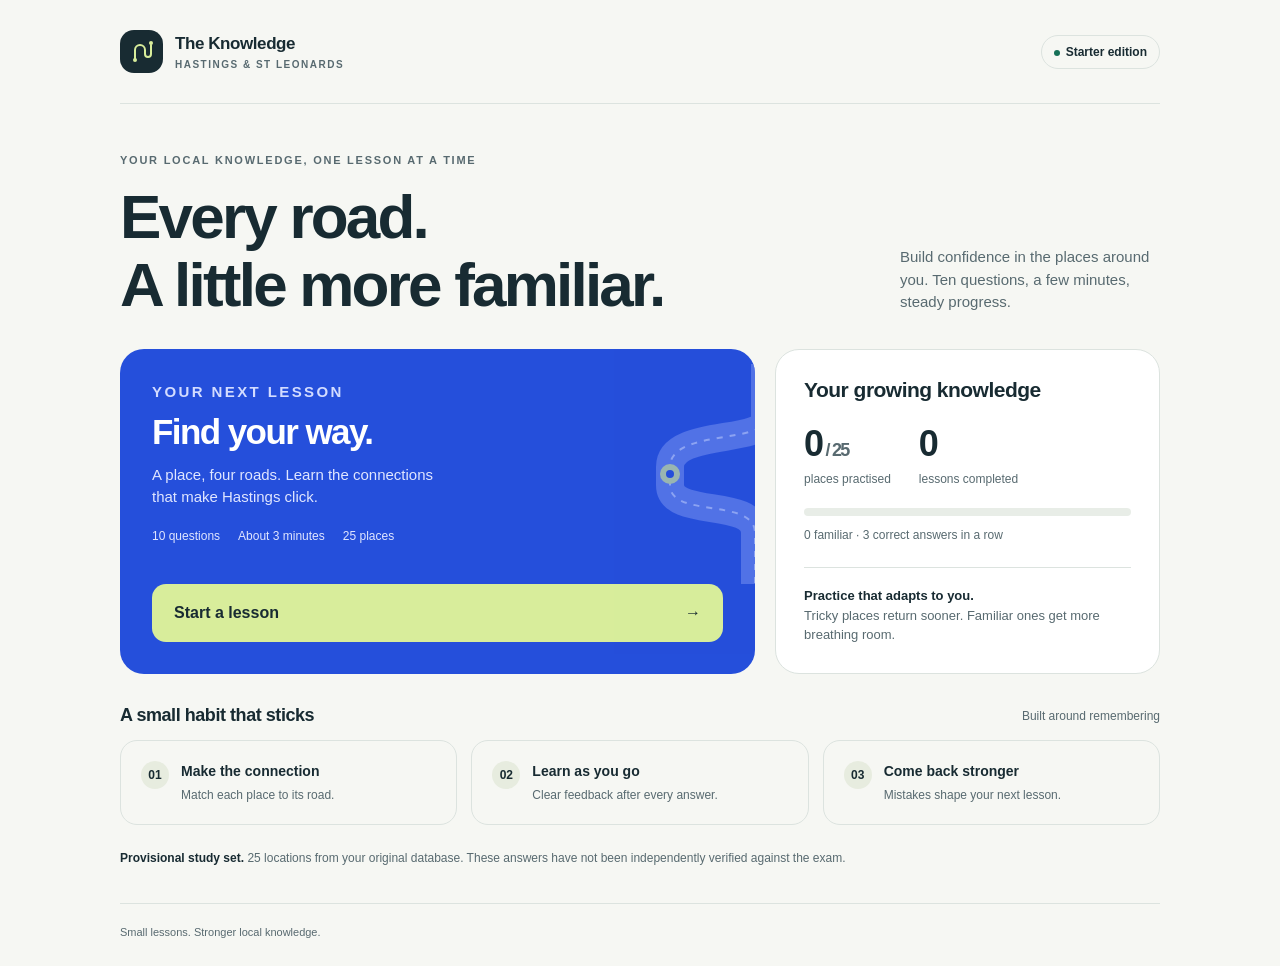
==== learn.html @ 329d9562 "Publish standalone Hastings taxi learning PWA" ====
<!doctype html>
<html lang="en">
<head>
<meta charset="utf-8">
<meta name="viewport" content="width=device-width, initial-scale=1">
<meta name="theme-color" content="#f6f7f3">
<title>The Knowledge · Hastings learning</title>
<link rel="manifest" href="learn.webmanifest">
<link rel="apple-touch-icon" sizes="180x180" href="learn-icon-180.png">
<link rel="icon" type="image/png" sizes="192x192" href="learn-icon-192.png">
<meta name="apple-mobile-web-app-capable" content="yes">
<meta name="apple-mobile-web-app-title" content="The Knowledge">
<style>
:root{color-scheme:light;--paper:#f6f7f3;--ink:#182b32;--muted:#586a70;--line:#dce3df;--blue:#254fdb;--green:#167057;--red:#ad3937;--radius:24px;font-family:Inter,-apple-system,BlinkMacSystemFont,"Segoe UI",sans-serif}
*{box-sizing:border-box}body{margin:0;background:var(--paper);color:var(--ink);font-size:16px;line-height:1.5}button,a{-webkit-tap-highlight-color:transparent}button{font:inherit;cursor:pointer}button:disabled{cursor:default}button:focus-visible,a:focus-visible,summary:focus-visible{outline:3px solid #db792c;outline-offset:5px}button{touch-action:manipulation}h1,h2,p{margin:0}h1,h2{line-height:1.1;letter-spacing:-.045em}h1{font-size:clamp(38px,5vw,62px);font-weight:700}h2{font-size:30px}a{color:inherit}svg{display:block}.shell{max-width:1120px;padding:0 40px;margin:auto}.topbar{display:flex;align-items:center;justify-content:space-between;gap:20px;padding:30px 0;border-bottom:1px solid var(--line)}.brand{display:flex;align-items:center;gap:12px}.brand-icon{width:43px;height:43px;background:var(--ink);border-radius:14px;display:grid;place-items:center;color:#d8ed9b}.brand strong{font-size:17px;letter-spacing:-.025em}.brand small{display:block;font-size:10px;font-weight:650;letter-spacing:.15em;color:var(--muted);margin-top:1px}.tag{font-size:12px;font-weight:650;padding:7px 12px;border:1px solid var(--line);border-radius:100px;white-space:nowrap}.dot{display:inline-block;width:6px;height:6px;border-radius:50%;background:var(--green);margin-right:6px}main{min-height:650px;padding:48px 0 35px}.eyebrow{text-transform:uppercase;letter-spacing:.16em;font-size:11px;font-weight:750;color:var(--muted)}.intro{display:flex;align-items:flex-end;justify-content:space-between;margin-bottom:30px;gap:32px}.intro h1{margin-top:14px}.intro-note{max-width:260px;color:var(--muted);font-size:15px;padding-bottom:5px}.home-grid{display:grid;grid-template-columns:1.65fr 1fr;gap:20px}.start-card{position:relative;overflow:hidden;background:var(--blue);border-radius:var(--radius);padding:32px;color:white;min-height:325px;display:flex;flex-direction:column;justify-content:space-between}.start-card .eyebrow{color:#d3dcff}.start-card h2{font-size:35px;margin:10px 0 12px;max-width:330px}.start-card p{max-width:300px;color:#e0e6ff;font-size:15px}.start-content{position:relative;z-index:1}.route-art{position:absolute;width:210px;height:220px;right:-35px;top:15px;opacity:.65;pointer-events:none}.primary{border:0;border-radius:14px;padding:17px 22px;font-weight:700;background:var(--ink);color:white;min-height:56px;display:inline-flex;align-items:center;justify-content:center;gap:28px;transition:transform .15s,background .15s}.primary:hover{background:#29444c;transform:translateY(-1px)}.primary:active{transform:translateY(1px)}.start-card .primary{background:#d8ed9b;color:var(--ink);width:100%;justify-content:space-between;margin-top:25px}.start-card .primary:hover{background:#e4f5b6}.session-meta{display:flex;gap:18px;margin-top:18px;font-size:12px;color:#e0e6ff}.stats-card{background:white;border:1px solid var(--line);border-radius:var(--radius);padding:28px;display:flex;flex-direction:column;justify-content:space-between}.stats-card h2{font-size:21px;letter-spacing:-.025em}.stats-row{display:flex;gap:28px;margin:25px 0 20px}.stat strong{display:block;font-size:36px;letter-spacing:-.05em;line-height:1}.stat span{display:block;font-size:12px;color:var(--muted);margin-top:8px}.meter{height:8px;background:#e8ede7;border-radius:100px;overflow:hidden}.meter>span{display:block;background:var(--green);height:100%;transition:width .35s;width:0}.stats-caption{font-size:12px;color:var(--muted);margin:10px 0 20px}.small-note{padding-top:18px;border-top:1px solid var(--line);font-size:13px;color:var(--muted)}.small-note strong{color:var(--ink)}.section-line{display:flex;align-items:center;justify-content:space-between;margin:32px 0 14px}.section-line h2{font-size:18px;letter-spacing:-.025em}.section-line span{font-size:12px;color:var(--muted)}.steps{display:grid;grid-template-columns:repeat(3,1fr);gap:14px}.step{display:flex;gap:12px;padding:20px;border:1px solid var(--line);border-radius:17px}.step-number{height:28px;width:28px;flex:0 0 28px;border-radius:50%;display:grid;place-items:center;font-size:12px;font-weight:700;background:#e7ecdf}.step strong{display:block;font-size:14px}.step p{font-size:12px;color:var(--muted);margin-top:4px}.notice{margin-top:24px;font-size:12px;color:var(--muted);line-height:1.6}.notice strong{font-weight:650;color:var(--ink)}footer{display:flex;justify-content:space-between;gap:20px;border-top:1px solid var(--line);padding:20px 0 26px;font-size:11px;color:var(--muted)}footer a{text-decoration:none}footer a:hover{text-decoration:underline}.screen{animation:appear .25s ease-out}.lesson-shell{max-width:760px;margin:auto}.lesson-nav{display:flex;align-items:center;gap:20px;margin-bottom:18px}.text-button{background:none;border:0;padding:10px 0;color:var(--muted);font-size:13px;font-weight:600}.text-button:hover{color:var(--ink)}.lesson-label{margin-left:auto;font-size:12px;color:var(--muted)}.lesson-shell .meter{height:9px}.lesson-shell .meter>span{background:var(--blue)}.question-header{display:flex;justify-content:space-between;gap:10px;margin-top:35px}.question-header .eyebrow{color:var(--blue)}.question-header span:last-child{font-size:12px;color:var(--muted)}.question-prompt{margin-top:24px;color:var(--muted);font-size:17px}.question-title{font-size:clamp(29px,4.5vw,44px);margin-top:10px;line-height:1.14;max-width:720px;overflow-wrap:anywhere}.answers{display:grid;grid-template-columns:1fr 1fr;gap:14px;margin-top:30px}.answer{background:white;border:2px solid var(--line);border-radius:17px;padding:21px 18px;min-height:92px;text-align:left;display:flex;align-items:center;gap:14px;font-weight:650;font-size:17px;color:var(--ink);transition:transform .15s,border-color .15s,background .15s}.answer:not(:disabled):hover{border-color:var(--blue);background:#f0f3ff;transform:translateY(-2px)}.answer-key{display:grid;place-items:center;flex:0 0 28px;height:28px;border:1px solid var(--line);border-radius:8px;font-size:12px;color:var(--muted);font-weight:500}.answer-label{flex:1;overflow-wrap:anywhere}.answer-status{font-size:19px}.answer.correct{background:#eaf5ed;border-color:var(--green);color:#155c47}.answer.wrong{background:#fff0ed;border-color:var(--red);color:#922e2c}.answer:disabled:not(.correct):not(.wrong){color:#6d797d;background:#f4f5f3}.feedback{margin-top:22px;border-radius:17px;padding:20px 22px;background:#eaf5ed;display:flex;align-items:center;justify-content:space-between;gap:20px;animation:appear .2s ease-out}.feedback.incorrect{background:#fff0ed}.feedback strong{display:block;font-size:17px}.feedback p{font-size:14px;margin-top:4px}.feedback .primary{padding:14px 20px;min-height:50px;white-space:nowrap}.keyboard-hint{text-align:center;color:var(--muted);font-size:12px;margin:24px 0}.result{text-align:center;max-width:700px;margin:auto}.result-symbol{width:62px;height:62px;background:#d8ed9b;border-radius:21px;display:grid;place-items:center;margin:0 auto 20px;font-size:28px}.result .eyebrow{margin-bottom:12px}.result h1{font-size:44px}.result-sub{color:var(--muted);margin:14px auto 25px;max-width:440px;font-size:15px}.score-card{background:white;border:1px solid var(--line);border-radius:var(--radius);padding:22px;display:flex;align-items:center;justify-content:center;gap:30px;margin:25px 0}.score-large{font-size:55px;font-weight:750;letter-spacing:-.06em;line-height:1}.score-large small{font-size:23px;font-weight:500;color:var(--muted);letter-spacing:0}.score-description{text-align:left;font-size:14px;color:var(--muted);border-left:1px solid var(--line);padding-left:30px}.score-description strong{display:block;color:var(--ink);font-size:17px}.result-actions{display:flex;justify-content:center;gap:25px}.review-list{text-align:left;margin-top:30px}.review-list summary{cursor:pointer;font-weight:650;padding:15px 0}.review-row{padding:15px 0;border-top:1px solid var(--line);display:flex;gap:15px;align-items:flex-start;font-size:14px}.review-row strong{display:block}.review-row p{color:var(--muted);margin-top:3px}.review-mark{font-size:16px;color:var(--green)}.review-mark.missed{color:var(--red)}.storage-warning{border:1px solid #dfc593;background:#fff4dc;padding:14px 18px;border-radius:14px;margin-top:20px;font-size:13px}.fatal{padding:35px;background:white;border:1px solid var(--line);border-radius:var(--radius)}[hidden]{display:none!important}@keyframes appear{from{opacity:0;transform:translateY(6px)}to{opacity:1;transform:translateY(0)}}
@media(max-width:700px){.shell{padding:0 22px}.topbar{padding:22px 0}.brand strong{font-size:15px}.brand small{font-size:9px}.tag{font-size:10px;padding:6px 9px}main{padding:30px 0;min-height:0}.intro{display:block}.intro-note{margin-top:18px;max-width:340px}.home-grid{grid-template-columns:1fr}.start-card{min-height:300px;padding:26px}.start-card h2{font-size:31px}.stats-card{padding:24px}.stats-row{margin:22px 0}.steps{grid-template-columns:1fr;gap:9px}.step{padding:15px}.section-line{margin-top:28px}.question-header{margin-top:28px}.question-header span:last-child{font-size:11px;max-width:46%;text-align:right}.question-prompt{font-size:16px;margin-top:22px}.answers{grid-template-columns:1fr;gap:10px;margin-top:24px}.answer{min-height:70px;padding:17px 15px;font-size:16px}.feedback{align-items:stretch;flex-direction:column;gap:15px;padding:18px}.feedback .primary{width:100%}.keyboard-hint{display:none}.result h1{font-size:36px}.score-card{gap:20px;padding:22px 15px}.score-description{padding-left:20px}.score-large{font-size:48px}.result-actions{flex-direction:column;gap:10px}footer{font-size:10px}.route-art{right:-50px}.lesson-nav{gap:10px}.lesson-label{font-size:11px}}
@media(prefers-reduced-motion:reduce){*,*::before,*::after{animation:none!important;transition:none!important;scroll-behavior:auto!important}}
</style>
</head>
<body>
<div class="shell">
 <header class="topbar">
  <div class="brand"><div class="brand-icon" aria-hidden="true"><svg width="26" height="26" viewBox="0 0 26 26" fill="none"><path d="M6 20v-9a5 5 0 0 1 10 0v4a3 3 0 0 0 6 0V6" stroke="currentColor" stroke-width="2" stroke-linecap="round"/><circle cx="6" cy="21" r="2" fill="currentColor"/><circle cx="22" cy="4" r="2" fill="currentColor"/></svg></div><div><strong>The Knowledge</strong><small>HASTINGS &amp; ST LEONARDS</small></div></div>
  <span class="tag"><span class="dot"></span>Starter edition</span>
 </header>
 <div id="storage-warning" class="storage-warning" role="status" hidden></div>
 <main id="app"><p>Loading your learning space…</p></main>
 <noscript><p>This learning mode needs JavaScript enabled.</p></noscript>
 <footer><span>Small lessons. Stronger local knowledge.<span id="offline-status" role="status" aria-live="polite" hidden></span></span></footer>
</div>
<script src="locations.js"></script>
<script src="learn-engine.js"></script>
<script src="learn-app.js"></script>
<script src="learn-pwa.js"></script>
</body>
</html>
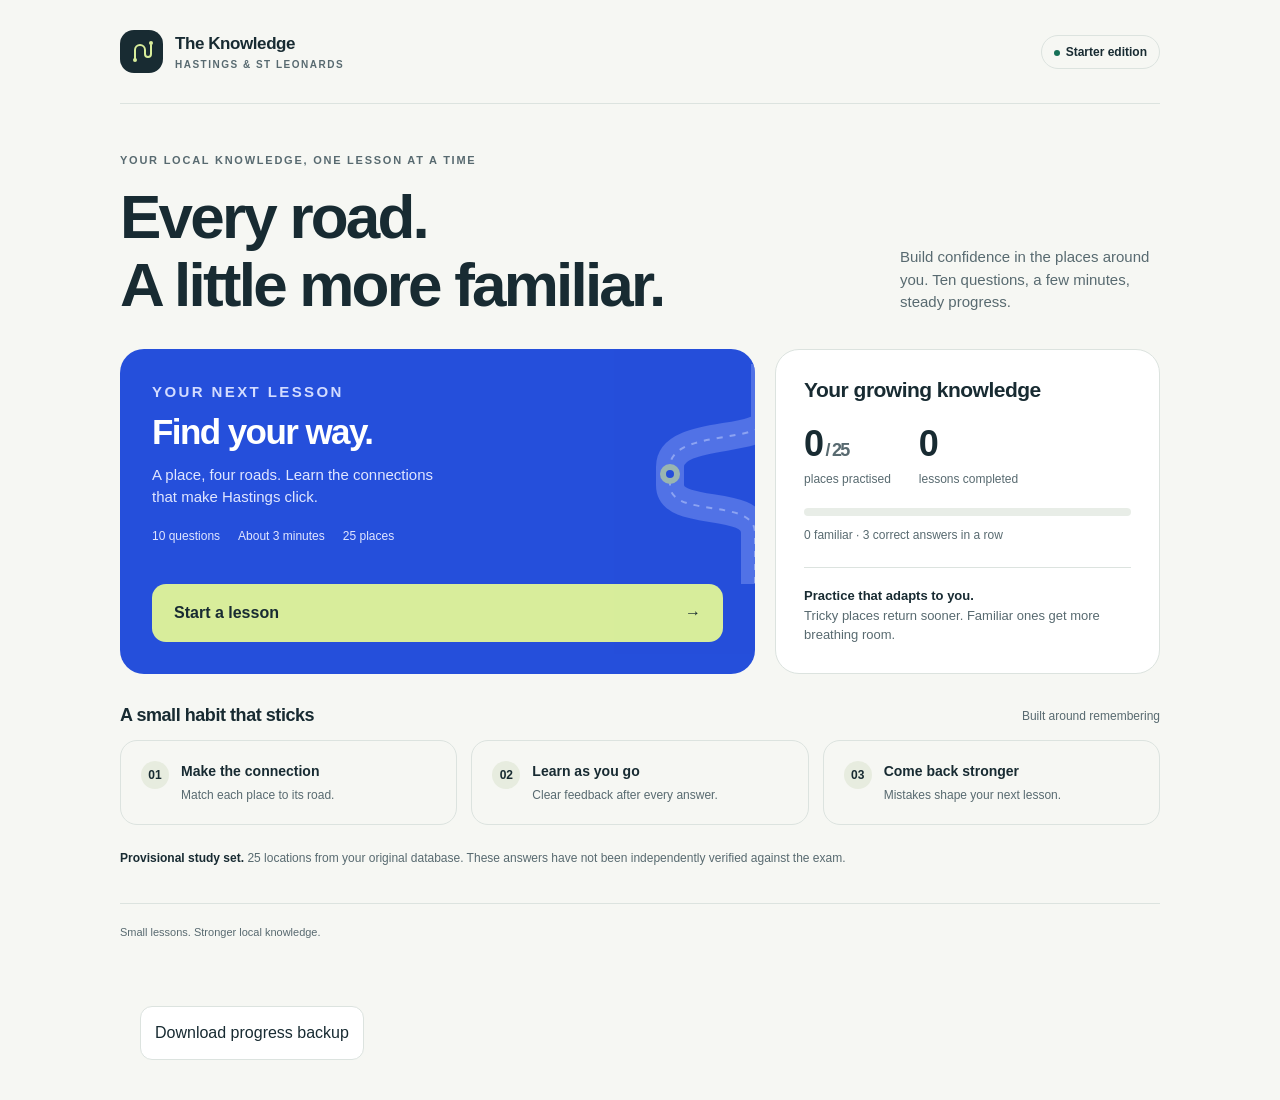
==== commit 095bbc50: "Add read-only progress backup to existing 25-location game Stage 1 only: add the progress export but" ====
--- a/learn.html
+++ b/learn.html
@@ -32,5 +32,6 @@
 <script src="learn-engine.js"></script>
 <script src="learn-app.js"></script>
 <script src="learn-pwa.js"></script>
+<script src="progress-export.js"></script>
 </body>
 </html>
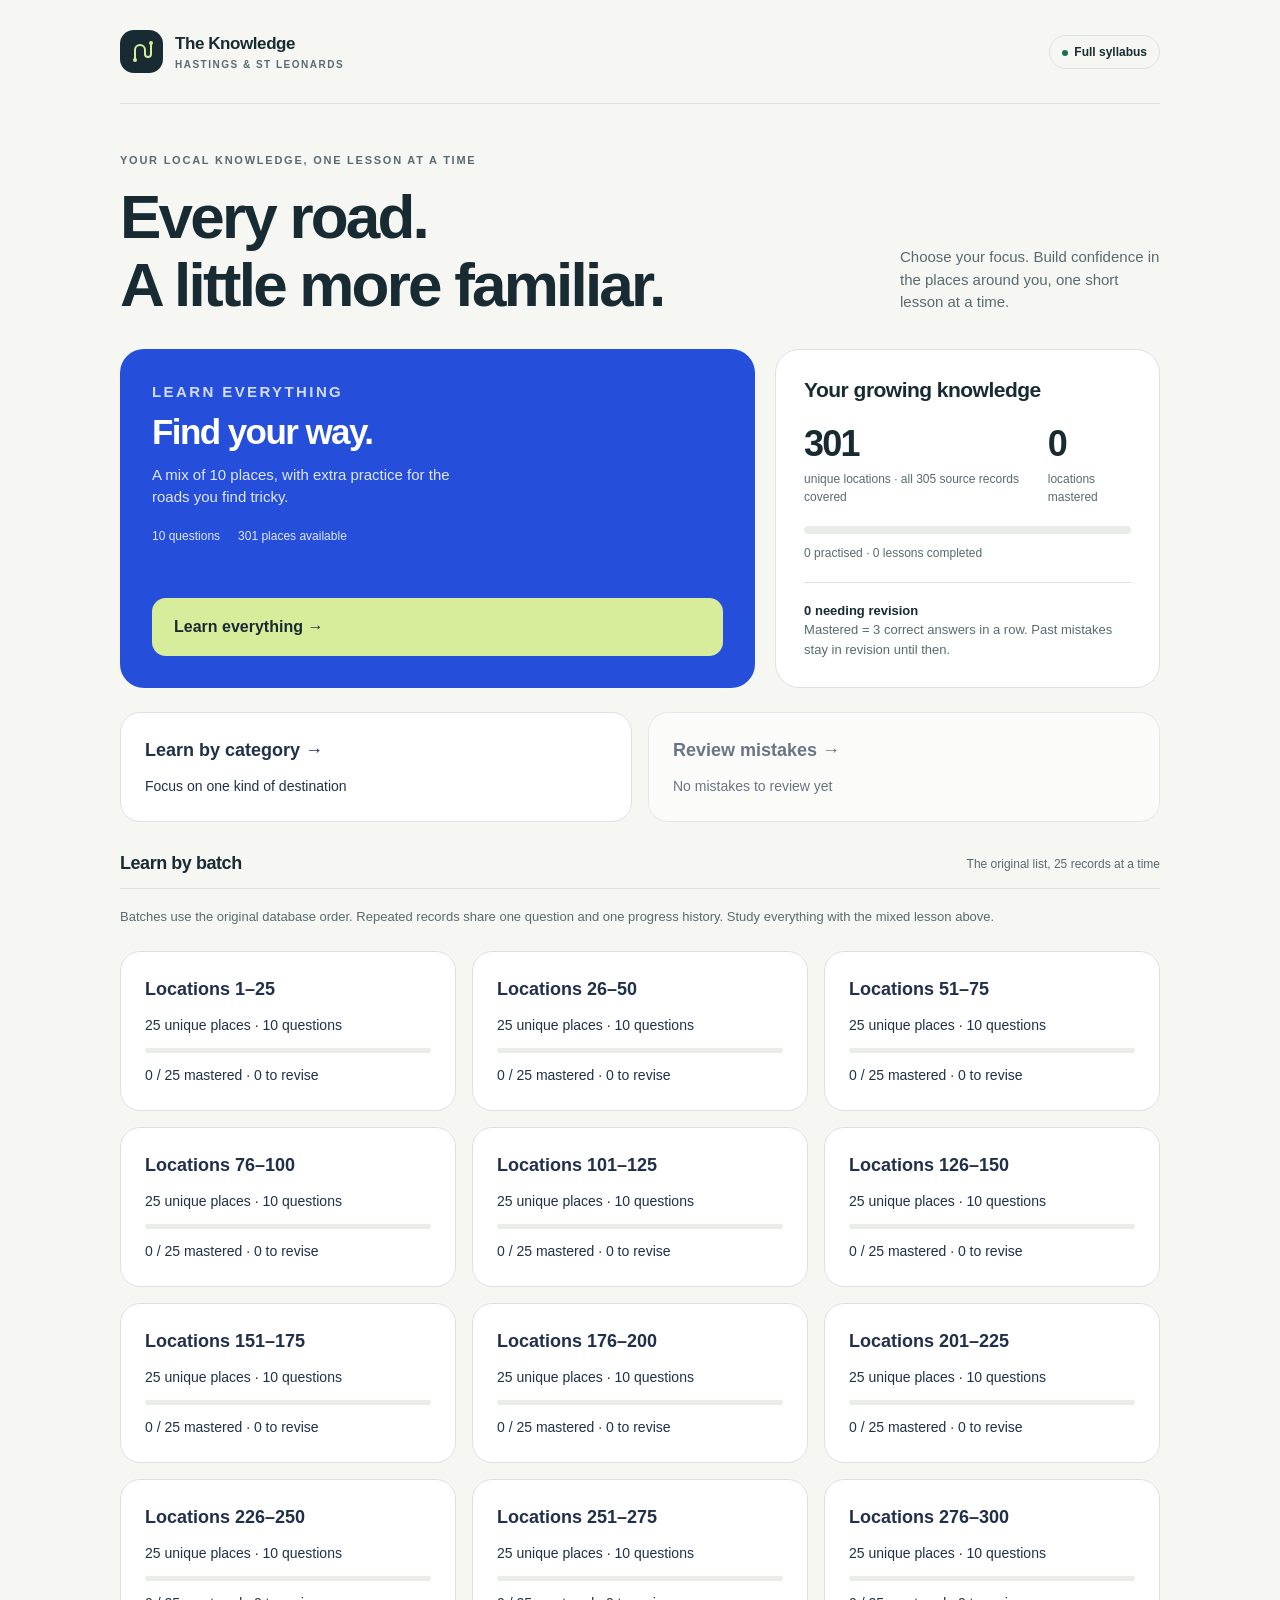
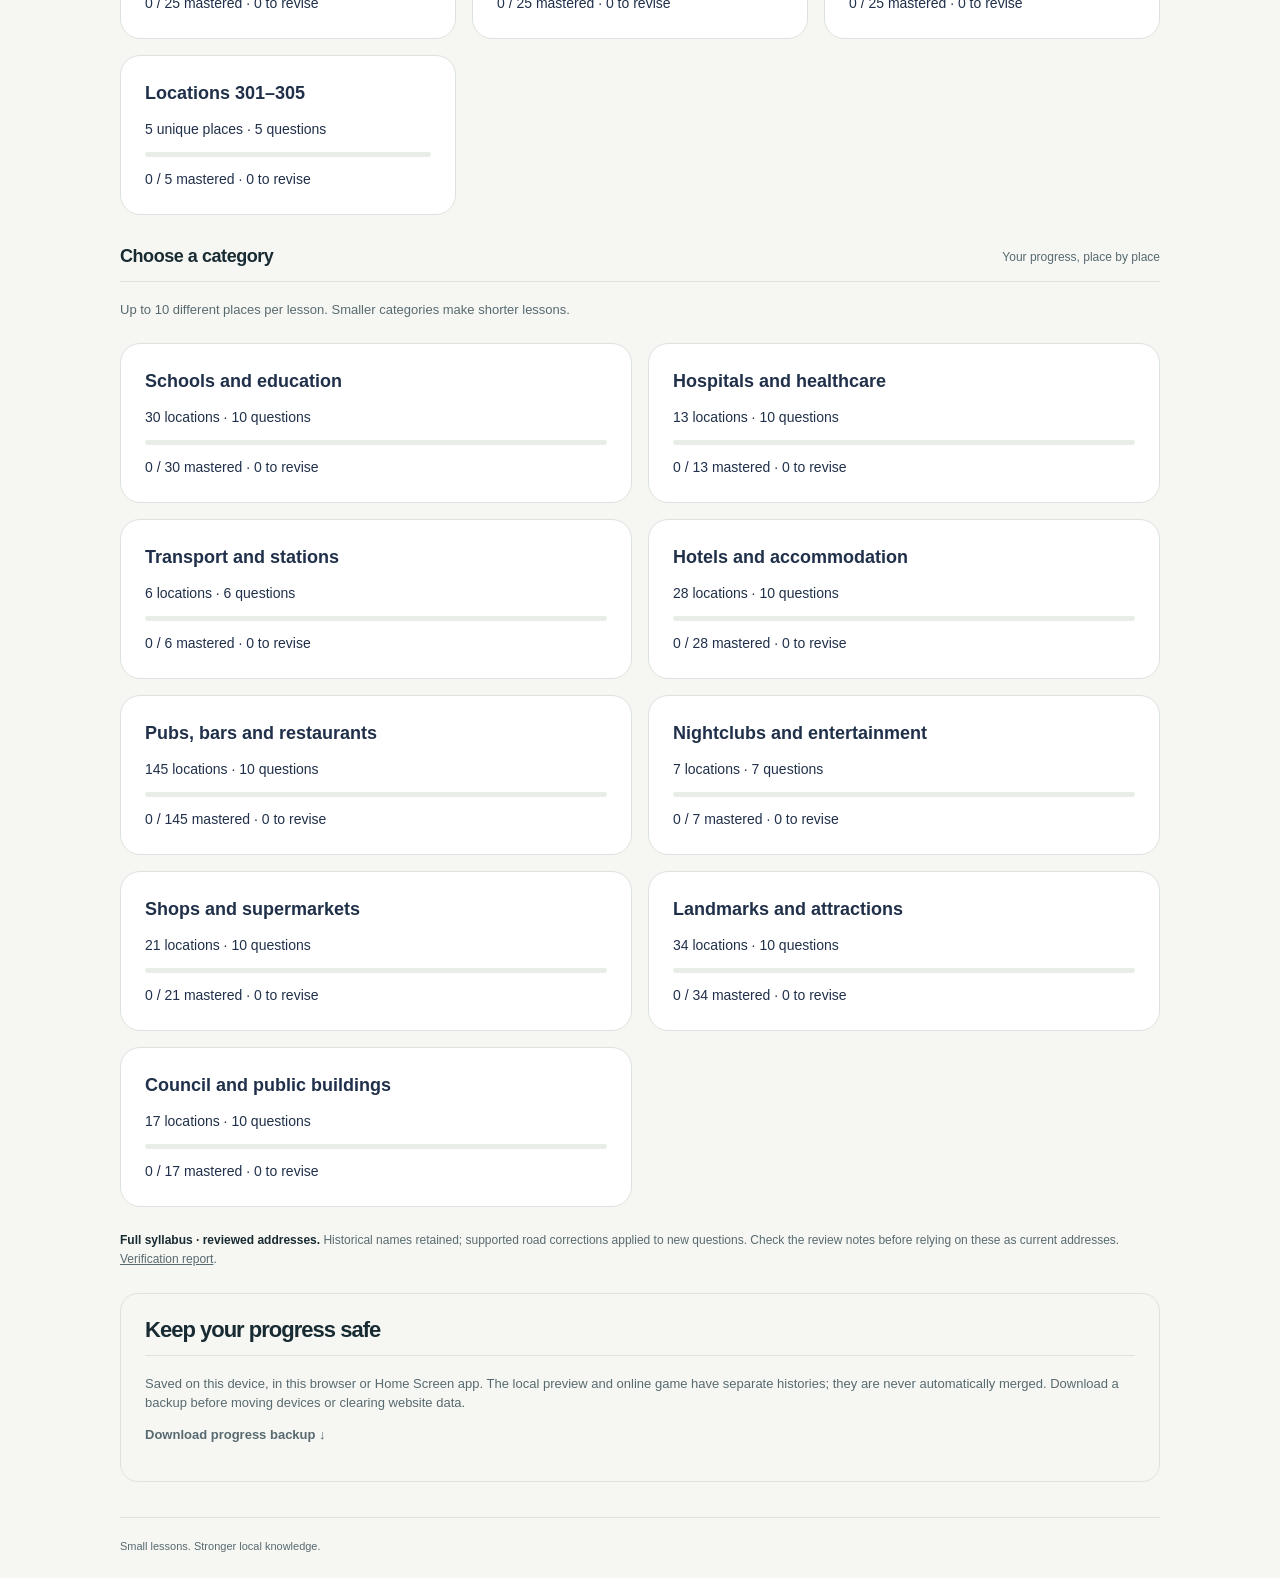
==== commit f1de286a: "Release reviewed 301-location taxi learning game Stage 2 approved after the user saved their iPhone " ====
--- a/learn.html
+++ b/learn.html
@@ -15,13 +15,13 @@
 *{box-sizing:border-box}body{margin:0;background:var(--paper);color:var(--ink);font-size:16px;line-height:1.5}button,a{-webkit-tap-highlight-color:transparent}button{font:inherit;cursor:pointer}button:disabled{cursor:default}button:focus-visible,a:focus-visible,summary:focus-visible{outline:3px solid #db792c;outline-offset:5px}button{touch-action:manipulation}h1,h2,p{margin:0}h1,h2{line-height:1.1;letter-spacing:-.045em}h1{font-size:clamp(38px,5vw,62px);font-weight:700}h2{font-size:30px}a{color:inherit}svg{display:block}.shell{max-width:1120px;padding:0 40px;margin:auto}.topbar{display:flex;align-items:center;justify-content:space-between;gap:20px;padding:30px 0;border-bottom:1px solid var(--line)}.brand{display:flex;align-items:center;gap:12px}.brand-icon{width:43px;height:43px;background:var(--ink);border-radius:14px;display:grid;place-items:center;color:#d8ed9b}.brand strong{font-size:17px;letter-spacing:-.025em}.brand small{display:block;font-size:10px;font-weight:650;letter-spacing:.15em;color:var(--muted);margin-top:1px}.tag{font-size:12px;font-weight:650;padding:7px 12px;border:1px solid var(--line);border-radius:100px;white-space:nowrap}.dot{display:inline-block;width:6px;height:6px;border-radius:50%;background:var(--green);margin-right:6px}main{min-height:650px;padding:48px 0 35px}.eyebrow{text-transform:uppercase;letter-spacing:.16em;font-size:11px;font-weight:750;color:var(--muted)}.intro{display:flex;align-items:flex-end;justify-content:space-between;margin-bottom:30px;gap:32px}.intro h1{margin-top:14px}.intro-note{max-width:260px;color:var(--muted);font-size:15px;padding-bottom:5px}.home-grid{display:grid;grid-template-columns:1.65fr 1fr;gap:20px}.start-card{position:relative;overflow:hidden;background:var(--blue);border-radius:var(--radius);padding:32px;color:white;min-height:325px;display:flex;flex-direction:column;justify-content:space-between}.start-card .eyebrow{color:#d3dcff}.start-card h2{font-size:35px;margin:10px 0 12px;max-width:330px}.start-card p{max-width:300px;color:#e0e6ff;font-size:15px}.start-content{position:relative;z-index:1}.route-art{position:absolute;width:210px;height:220px;right:-35px;top:15px;opacity:.65;pointer-events:none}.primary{border:0;border-radius:14px;padding:17px 22px;font-weight:700;background:var(--ink);color:white;min-height:56px;display:inline-flex;align-items:center;justify-content:center;gap:28px;transition:transform .15s,background .15s}.primary:hover{background:#29444c;transform:translateY(-1px)}.primary:active{transform:translateY(1px)}.start-card .primary{background:#d8ed9b;color:var(--ink);width:100%;justify-content:space-between;margin-top:25px}.start-card .primary:hover{background:#e4f5b6}.session-meta{display:flex;gap:18px;margin-top:18px;font-size:12px;color:#e0e6ff}.stats-card{background:white;border:1px solid var(--line);border-radius:var(--radius);padding:28px;display:flex;flex-direction:column;justify-content:space-between}.stats-card h2{font-size:21px;letter-spacing:-.025em}.stats-row{display:flex;gap:28px;margin:25px 0 20px}.stat strong{display:block;font-size:36px;letter-spacing:-.05em;line-height:1}.stat span{display:block;font-size:12px;color:var(--muted);margin-top:8px}.meter{height:8px;background:#e8ede7;border-radius:100px;overflow:hidden}.meter>span{display:block;background:var(--green);height:100%;transition:width .35s;width:0}.stats-caption{font-size:12px;color:var(--muted);margin:10px 0 20px}.small-note{padding-top:18px;border-top:1px solid var(--line);font-size:13px;color:var(--muted)}.small-note strong{color:var(--ink)}.section-line{display:flex;align-items:center;justify-content:space-between;margin:32px 0 14px}.section-line h2{font-size:18px;letter-spacing:-.025em}.section-line span{font-size:12px;color:var(--muted)}.steps{display:grid;grid-template-columns:repeat(3,1fr);gap:14px}.step{display:flex;gap:12px;padding:20px;border:1px solid var(--line);border-radius:17px}.step-number{height:28px;width:28px;flex:0 0 28px;border-radius:50%;display:grid;place-items:center;font-size:12px;font-weight:700;background:#e7ecdf}.step strong{display:block;font-size:14px}.step p{font-size:12px;color:var(--muted);margin-top:4px}.notice{margin-top:24px;font-size:12px;color:var(--muted);line-height:1.6}.notice strong{font-weight:650;color:var(--ink)}footer{display:flex;justify-content:space-between;gap:20px;border-top:1px solid var(--line);padding:20px 0 26px;font-size:11px;color:var(--muted)}footer a{text-decoration:none}footer a:hover{text-decoration:underline}.screen{animation:appear .25s ease-out}.lesson-shell{max-width:760px;margin:auto}.lesson-nav{display:flex;align-items:center;gap:20px;margin-bottom:18px}.text-button{background:none;border:0;padding:10px 0;color:var(--muted);font-size:13px;font-weight:600}.text-button:hover{color:var(--ink)}.lesson-label{margin-left:auto;font-size:12px;color:var(--muted)}.lesson-shell .meter{height:9px}.lesson-shell .meter>span{background:var(--blue)}.question-header{display:flex;justify-content:space-between;gap:10px;margin-top:35px}.question-header .eyebrow{color:var(--blue)}.question-header span:last-child{font-size:12px;color:var(--muted)}.question-prompt{margin-top:24px;color:var(--muted);font-size:17px}.question-title{font-size:clamp(29px,4.5vw,44px);margin-top:10px;line-height:1.14;max-width:720px;overflow-wrap:anywhere}.answers{display:grid;grid-template-columns:1fr 1fr;gap:14px;margin-top:30px}.answer{background:white;border:2px solid var(--line);border-radius:17px;padding:21px 18px;min-height:92px;text-align:left;display:flex;align-items:center;gap:14px;font-weight:650;font-size:17px;color:var(--ink);transition:transform .15s,border-color .15s,background .15s}.answer:not(:disabled):hover{border-color:var(--blue);background:#f0f3ff;transform:translateY(-2px)}.answer-key{display:grid;place-items:center;flex:0 0 28px;height:28px;border:1px solid var(--line);border-radius:8px;font-size:12px;color:var(--muted);font-weight:500}.answer-label{flex:1;overflow-wrap:anywhere}.answer-status{font-size:19px}.answer.correct{background:#eaf5ed;border-color:var(--green);color:#155c47}.answer.wrong{background:#fff0ed;border-color:var(--red);color:#922e2c}.answer:disabled:not(.correct):not(.wrong){color:#6d797d;background:#f4f5f3}.feedback{margin-top:22px;border-radius:17px;padding:20px 22px;background:#eaf5ed;display:flex;align-items:center;justify-content:space-between;gap:20px;animation:appear .2s ease-out}.feedback.incorrect{background:#fff0ed}.feedback strong{display:block;font-size:17px}.feedback p{font-size:14px;margin-top:4px}.feedback .primary{padding:14px 20px;min-height:50px;white-space:nowrap}.keyboard-hint{text-align:center;color:var(--muted);font-size:12px;margin:24px 0}.result{text-align:center;max-width:700px;margin:auto}.result-symbol{width:62px;height:62px;background:#d8ed9b;border-radius:21px;display:grid;place-items:center;margin:0 auto 20px;font-size:28px}.result .eyebrow{margin-bottom:12px}.result h1{font-size:44px}.result-sub{color:var(--muted);margin:14px auto 25px;max-width:440px;font-size:15px}.score-card{background:white;border:1px solid var(--line);border-radius:var(--radius);padding:22px;display:flex;align-items:center;justify-content:center;gap:30px;margin:25px 0}.score-large{font-size:55px;font-weight:750;letter-spacing:-.06em;line-height:1}.score-large small{font-size:23px;font-weight:500;color:var(--muted);letter-spacing:0}.score-description{text-align:left;font-size:14px;color:var(--muted);border-left:1px solid var(--line);padding-left:30px}.score-description strong{display:block;color:var(--ink);font-size:17px}.result-actions{display:flex;justify-content:center;gap:25px}.review-list{text-align:left;margin-top:30px}.review-list summary{cursor:pointer;font-weight:650;padding:15px 0}.review-row{padding:15px 0;border-top:1px solid var(--line);display:flex;gap:15px;align-items:flex-start;font-size:14px}.review-row strong{display:block}.review-row p{color:var(--muted);margin-top:3px}.review-mark{font-size:16px;color:var(--green)}.review-mark.missed{color:var(--red)}.storage-warning{border:1px solid #dfc593;background:#fff4dc;padding:14px 18px;border-radius:14px;margin-top:20px;font-size:13px}.fatal{padding:35px;background:white;border:1px solid var(--line);border-radius:var(--radius)}[hidden]{display:none!important}@keyframes appear{from{opacity:0;transform:translateY(6px)}to{opacity:1;transform:translateY(0)}}
 @media(max-width:700px){.shell{padding:0 22px}.topbar{padding:22px 0}.brand strong{font-size:15px}.brand small{font-size:9px}.tag{font-size:10px;padding:6px 9px}main{padding:30px 0;min-height:0}.intro{display:block}.intro-note{margin-top:18px;max-width:340px}.home-grid{grid-template-columns:1fr}.start-card{min-height:300px;padding:26px}.start-card h2{font-size:31px}.stats-card{padding:24px}.stats-row{margin:22px 0}.steps{grid-template-columns:1fr;gap:9px}.step{padding:15px}.section-line{margin-top:28px}.question-header{margin-top:28px}.question-header span:last-child{font-size:11px;max-width:46%;text-align:right}.question-prompt{font-size:16px;margin-top:22px}.answers{grid-template-columns:1fr;gap:10px;margin-top:24px}.answer{min-height:70px;padding:17px 15px;font-size:16px}.feedback{align-items:stretch;flex-direction:column;gap:15px;padding:18px}.feedback .primary{width:100%}.keyboard-hint{display:none}.result h1{font-size:36px}.score-card{gap:20px;padding:22px 15px}.score-description{padding-left:20px}.score-large{font-size:48px}.result-actions{flex-direction:column;gap:10px}footer{font-size:10px}.route-art{right:-50px}.lesson-nav{gap:10px}.lesson-label{font-size:11px}}
 @media(prefers-reduced-motion:reduce){*,*::before,*::after{animation:none!important;transition:none!important;scroll-behavior:auto!important}}
-</style>
+.mode-row,.category-grid{display:grid;grid-template-columns:repeat(2,minmax(0,1fr));gap:16px;margin:24px 0}.mode-card,.category-card{display:flex;flex-direction:column;gap:12px;text-align:left;padding:24px;border:1px solid var(--line,#dbe2ea);border-radius:20px;background:white;color:#20304a;font:inherit;cursor:pointer;min-width:0}.category-card strong,.mode-card strong{font-size:18px}.category-card>span,.mode-card>span{font-size:14px;line-height:1.5}.category-card:hover:not(:disabled),.mode-card:hover:not(:disabled){border-color:#254fdb;box-shadow:0 4px 18px #254fdb12}.category-card:disabled,.mode-card:disabled{opacity:.65;cursor:default}.category-card .meter{width:100%;height:5px}.category-card strong{overflow-wrap:anywhere}#category-section{scroll-margin-top:24px}button:focus-visible{outline:3px solid #254fdb;outline-offset:4px}@media(max-width:600px){.mode-row,.category-grid{grid-template-columns:1fr}.category-card,.mode-card{padding:20px}.section-line{flex-wrap:wrap;gap:8px}}.syllabus-warning{padding:14px 18px;border-left:3px solid #a87829;background:#fff7e7;border-radius:10px;font-size:14px;margin:20px 0}.syllabus-warning strong{display:block}.batch-grid{grid-template-columns:repeat(3,minmax(0,1fr))}@media(max-width:900px){.batch-grid{grid-template-columns:repeat(2,minmax(0,1fr))}}@media(max-width:600px){.batch-grid{grid-template-columns:1fr}.lesson-nav{align-items:flex-start}.lesson-label{text-align:right}}.text-button{min-height:44px}.progress-safety{margin-top:24px;padding:24px;border:1px solid var(--line);border-radius:18px}.progress-safety h2{font-size:22px;margin-bottom:12px}footer{padding-bottom:max(24px,env(safe-area-inset-bottom))}#export-status{font-size:13px;display:block}</style>
 </head>
 <body>
 <div class="shell">
  <header class="topbar">
   <div class="brand"><div class="brand-icon" aria-hidden="true"><svg width="26" height="26" viewBox="0 0 26 26" fill="none"><path d="M6 20v-9a5 5 0 0 1 10 0v4a3 3 0 0 0 6 0V6" stroke="currentColor" stroke-width="2" stroke-linecap="round"/><circle cx="6" cy="21" r="2" fill="currentColor"/><circle cx="22" cy="4" r="2" fill="currentColor"/></svg></div><div><strong>The Knowledge</strong><small>HASTINGS &amp; ST LEONARDS</small></div></div>
-  <span class="tag"><span class="dot"></span>Starter edition</span>
+  <span class="tag"><span class="dot"></span>Full syllabus</span>
  </header>
  <div id="storage-warning" class="storage-warning" role="status" hidden></div>
  <main id="app"><p>Loading your learning space…</p></main>
@@ -29,9 +29,10 @@
  <footer><span>Small lessons. Stronger local knowledge.<span id="offline-status" role="status" aria-live="polite" hidden></span></span></footer>
 </div>
 <script src="locations.js"></script>
+<script src="learn-batch02.js"></script>
+<script src="learn-full-audit.js"></script>
 <script src="learn-engine.js"></script>
 <script src="learn-app.js"></script>
 <script src="learn-pwa.js"></script>
-<script src="progress-export.js"></script>
 </body>
 </html>
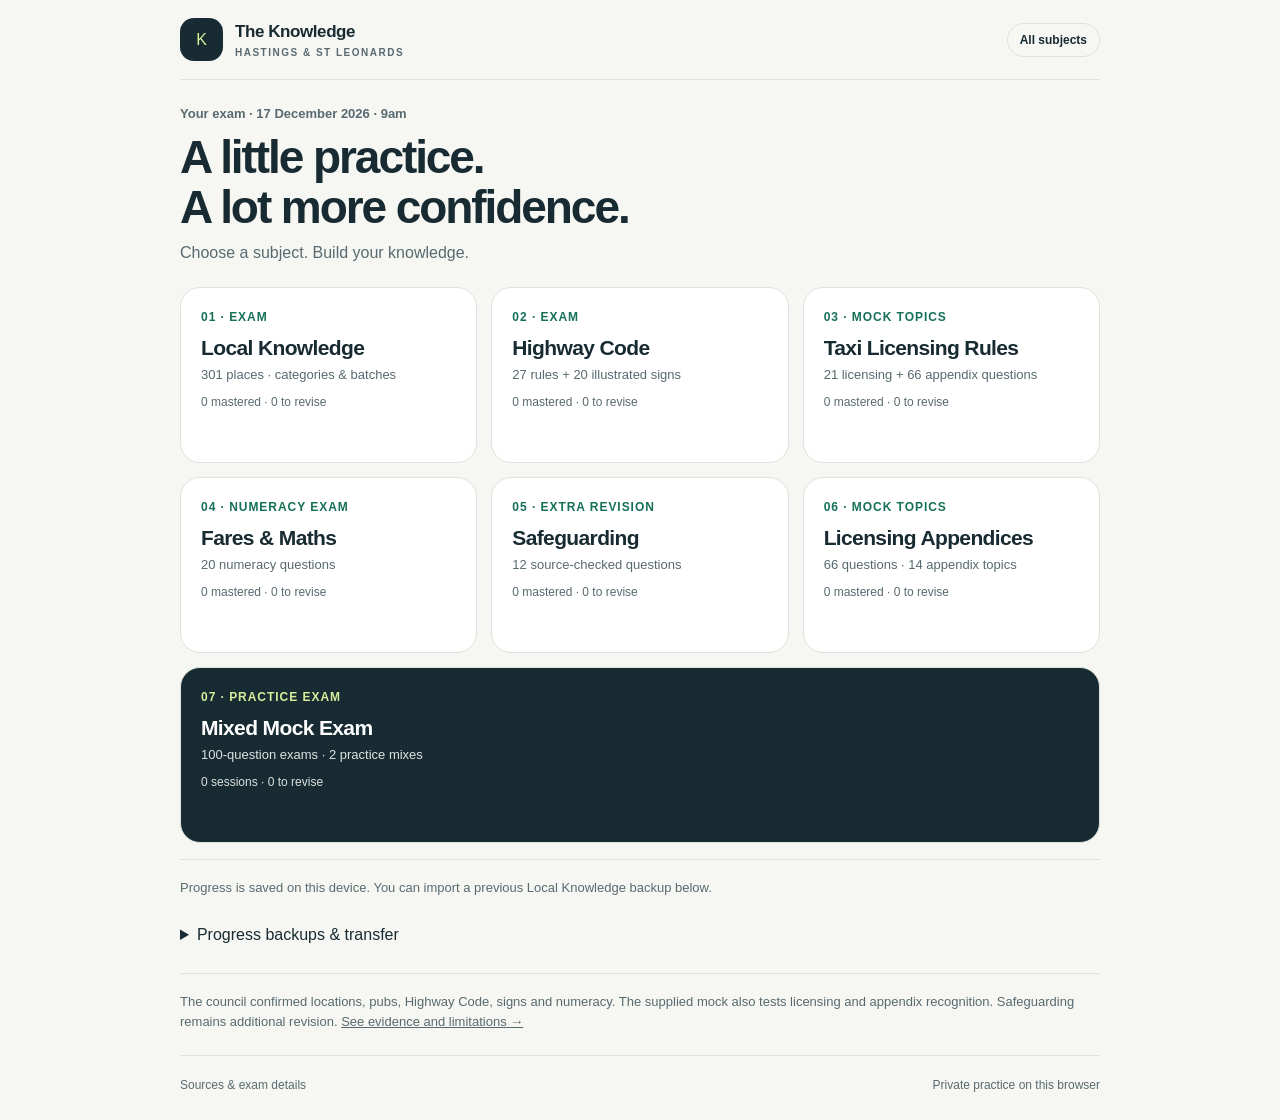
==== commit f90a8ec4: "Release complete multi-subject taxi learning app Publish the approved 301-location and 166-question " ====
--- a/learn.html
+++ b/learn.html
@@ -1,38 +1 @@
-<!doctype html>
-<html lang="en">
-<head>
-<meta charset="utf-8">
-<meta name="viewport" content="width=device-width, initial-scale=1">
-<meta name="theme-color" content="#f6f7f3">
-<title>The Knowledge · Hastings learning</title>
-<link rel="manifest" href="learn.webmanifest">
-<link rel="apple-touch-icon" sizes="180x180" href="learn-icon-180.png">
-<link rel="icon" type="image/png" sizes="192x192" href="learn-icon-192.png">
-<meta name="apple-mobile-web-app-capable" content="yes">
-<meta name="apple-mobile-web-app-title" content="The Knowledge">
-<style>
-:root{color-scheme:light;--paper:#f6f7f3;--ink:#182b32;--muted:#586a70;--line:#dce3df;--blue:#254fdb;--green:#167057;--red:#ad3937;--radius:24px;font-family:Inter,-apple-system,BlinkMacSystemFont,"Segoe UI",sans-serif}
-*{box-sizing:border-box}body{margin:0;background:var(--paper);color:var(--ink);font-size:16px;line-height:1.5}button,a{-webkit-tap-highlight-color:transparent}button{font:inherit;cursor:pointer}button:disabled{cursor:default}button:focus-visible,a:focus-visible,summary:focus-visible{outline:3px solid #db792c;outline-offset:5px}button{touch-action:manipulation}h1,h2,p{margin:0}h1,h2{line-height:1.1;letter-spacing:-.045em}h1{font-size:clamp(38px,5vw,62px);font-weight:700}h2{font-size:30px}a{color:inherit}svg{display:block}.shell{max-width:1120px;padding:0 40px;margin:auto}.topbar{display:flex;align-items:center;justify-content:space-between;gap:20px;padding:30px 0;border-bottom:1px solid var(--line)}.brand{display:flex;align-items:center;gap:12px}.brand-icon{width:43px;height:43px;background:var(--ink);border-radius:14px;display:grid;place-items:center;color:#d8ed9b}.brand strong{font-size:17px;letter-spacing:-.025em}.brand small{display:block;font-size:10px;font-weight:650;letter-spacing:.15em;color:var(--muted);margin-top:1px}.tag{font-size:12px;font-weight:650;padding:7px 12px;border:1px solid var(--line);border-radius:100px;white-space:nowrap}.dot{display:inline-block;width:6px;height:6px;border-radius:50%;background:var(--green);margin-right:6px}main{min-height:650px;padding:48px 0 35px}.eyebrow{text-transform:uppercase;letter-spacing:.16em;font-size:11px;font-weight:750;color:var(--muted)}.intro{display:flex;align-items:flex-end;justify-content:space-between;margin-bottom:30px;gap:32px}.intro h1{margin-top:14px}.intro-note{max-width:260px;color:var(--muted);font-size:15px;padding-bottom:5px}.home-grid{display:grid;grid-template-columns:1.65fr 1fr;gap:20px}.start-card{position:relative;overflow:hidden;background:var(--blue);border-radius:var(--radius);padding:32px;color:white;min-height:325px;display:flex;flex-direction:column;justify-content:space-between}.start-card .eyebrow{color:#d3dcff}.start-card h2{font-size:35px;margin:10px 0 12px;max-width:330px}.start-card p{max-width:300px;color:#e0e6ff;font-size:15px}.start-content{position:relative;z-index:1}.route-art{position:absolute;width:210px;height:220px;right:-35px;top:15px;opacity:.65;pointer-events:none}.primary{border:0;border-radius:14px;padding:17px 22px;font-weight:700;background:var(--ink);color:white;min-height:56px;display:inline-flex;align-items:center;justify-content:center;gap:28px;transition:transform .15s,background .15s}.primary:hover{background:#29444c;transform:translateY(-1px)}.primary:active{transform:translateY(1px)}.start-card .primary{background:#d8ed9b;color:var(--ink);width:100%;justify-content:space-between;margin-top:25px}.start-card .primary:hover{background:#e4f5b6}.session-meta{display:flex;gap:18px;margin-top:18px;font-size:12px;color:#e0e6ff}.stats-card{background:white;border:1px solid var(--line);border-radius:var(--radius);padding:28px;display:flex;flex-direction:column;justify-content:space-between}.stats-card h2{font-size:21px;letter-spacing:-.025em}.stats-row{display:flex;gap:28px;margin:25px 0 20px}.stat strong{display:block;font-size:36px;letter-spacing:-.05em;line-height:1}.stat span{display:block;font-size:12px;color:var(--muted);margin-top:8px}.meter{height:8px;background:#e8ede7;border-radius:100px;overflow:hidden}.meter>span{display:block;background:var(--green);height:100%;transition:width .35s;width:0}.stats-caption{font-size:12px;color:var(--muted);margin:10px 0 20px}.small-note{padding-top:18px;border-top:1px solid var(--line);font-size:13px;color:var(--muted)}.small-note strong{color:var(--ink)}.section-line{display:flex;align-items:center;justify-content:space-between;margin:32px 0 14px}.section-line h2{font-size:18px;letter-spacing:-.025em}.section-line span{font-size:12px;color:var(--muted)}.steps{display:grid;grid-template-columns:repeat(3,1fr);gap:14px}.step{display:flex;gap:12px;padding:20px;border:1px solid var(--line);border-radius:17px}.step-number{height:28px;width:28px;flex:0 0 28px;border-radius:50%;display:grid;place-items:center;font-size:12px;font-weight:700;background:#e7ecdf}.step strong{display:block;font-size:14px}.step p{font-size:12px;color:var(--muted);margin-top:4px}.notice{margin-top:24px;font-size:12px;color:var(--muted);line-height:1.6}.notice strong{font-weight:650;color:var(--ink)}footer{display:flex;justify-content:space-between;gap:20px;border-top:1px solid var(--line);padding:20px 0 26px;font-size:11px;color:var(--muted)}footer a{text-decoration:none}footer a:hover{text-decoration:underline}.screen{animation:appear .25s ease-out}.lesson-shell{max-width:760px;margin:auto}.lesson-nav{display:flex;align-items:center;gap:20px;margin-bottom:18px}.text-button{background:none;border:0;padding:10px 0;color:var(--muted);font-size:13px;font-weight:600}.text-button:hover{color:var(--ink)}.lesson-label{margin-left:auto;font-size:12px;color:var(--muted)}.lesson-shell .meter{height:9px}.lesson-shell .meter>span{background:var(--blue)}.question-header{display:flex;justify-content:space-between;gap:10px;margin-top:35px}.question-header .eyebrow{color:var(--blue)}.question-header span:last-child{font-size:12px;color:var(--muted)}.question-prompt{margin-top:24px;color:var(--muted);font-size:17px}.question-title{font-size:clamp(29px,4.5vw,44px);margin-top:10px;line-height:1.14;max-width:720px;overflow-wrap:anywhere}.answers{display:grid;grid-template-columns:1fr 1fr;gap:14px;margin-top:30px}.answer{background:white;border:2px solid var(--line);border-radius:17px;padding:21px 18px;min-height:92px;text-align:left;display:flex;align-items:center;gap:14px;font-weight:650;font-size:17px;color:var(--ink);transition:transform .15s,border-color .15s,background .15s}.answer:not(:disabled):hover{border-color:var(--blue);background:#f0f3ff;transform:translateY(-2px)}.answer-key{display:grid;place-items:center;flex:0 0 28px;height:28px;border:1px solid var(--line);border-radius:8px;font-size:12px;color:var(--muted);font-weight:500}.answer-label{flex:1;overflow-wrap:anywhere}.answer-status{font-size:19px}.answer.correct{background:#eaf5ed;border-color:var(--green);color:#155c47}.answer.wrong{background:#fff0ed;border-color:var(--red);color:#922e2c}.answer:disabled:not(.correct):not(.wrong){color:#6d797d;background:#f4f5f3}.feedback{margin-top:22px;border-radius:17px;padding:20px 22px;background:#eaf5ed;display:flex;align-items:center;justify-content:space-between;gap:20px;animation:appear .2s ease-out}.feedback.incorrect{background:#fff0ed}.feedback strong{display:block;font-size:17px}.feedback p{font-size:14px;margin-top:4px}.feedback .primary{padding:14px 20px;min-height:50px;white-space:nowrap}.keyboard-hint{text-align:center;color:var(--muted);font-size:12px;margin:24px 0}.result{text-align:center;max-width:700px;margin:auto}.result-symbol{width:62px;height:62px;background:#d8ed9b;border-radius:21px;display:grid;place-items:center;margin:0 auto 20px;font-size:28px}.result .eyebrow{margin-bottom:12px}.result h1{font-size:44px}.result-sub{color:var(--muted);margin:14px auto 25px;max-width:440px;font-size:15px}.score-card{background:white;border:1px solid var(--line);border-radius:var(--radius);padding:22px;display:flex;align-items:center;justify-content:center;gap:30px;margin:25px 0}.score-large{font-size:55px;font-weight:750;letter-spacing:-.06em;line-height:1}.score-large small{font-size:23px;font-weight:500;color:var(--muted);letter-spacing:0}.score-description{text-align:left;font-size:14px;color:var(--muted);border-left:1px solid var(--line);padding-left:30px}.score-description strong{display:block;color:var(--ink);font-size:17px}.result-actions{display:flex;justify-content:center;gap:25px}.review-list{text-align:left;margin-top:30px}.review-list summary{cursor:pointer;font-weight:650;padding:15px 0}.review-row{padding:15px 0;border-top:1px solid var(--line);display:flex;gap:15px;align-items:flex-start;font-size:14px}.review-row strong{display:block}.review-row p{color:var(--muted);margin-top:3px}.review-mark{font-size:16px;color:var(--green)}.review-mark.missed{color:var(--red)}.storage-warning{border:1px solid #dfc593;background:#fff4dc;padding:14px 18px;border-radius:14px;margin-top:20px;font-size:13px}.fatal{padding:35px;background:white;border:1px solid var(--line);border-radius:var(--radius)}[hidden]{display:none!important}@keyframes appear{from{opacity:0;transform:translateY(6px)}to{opacity:1;transform:translateY(0)}}
-@media(max-width:700px){.shell{padding:0 22px}.topbar{padding:22px 0}.brand strong{font-size:15px}.brand small{font-size:9px}.tag{font-size:10px;padding:6px 9px}main{padding:30px 0;min-height:0}.intro{display:block}.intro-note{margin-top:18px;max-width:340px}.home-grid{grid-template-columns:1fr}.start-card{min-height:300px;padding:26px}.start-card h2{font-size:31px}.stats-card{padding:24px}.stats-row{margin:22px 0}.steps{grid-template-columns:1fr;gap:9px}.step{padding:15px}.section-line{margin-top:28px}.question-header{margin-top:28px}.question-header span:last-child{font-size:11px;max-width:46%;text-align:right}.question-prompt{font-size:16px;margin-top:22px}.answers{grid-template-columns:1fr;gap:10px;margin-top:24px}.answer{min-height:70px;padding:17px 15px;font-size:16px}.feedback{align-items:stretch;flex-direction:column;gap:15px;padding:18px}.feedback .primary{width:100%}.keyboard-hint{display:none}.result h1{font-size:36px}.score-card{gap:20px;padding:22px 15px}.score-description{padding-left:20px}.score-large{font-size:48px}.result-actions{flex-direction:column;gap:10px}footer{font-size:10px}.route-art{right:-50px}.lesson-nav{gap:10px}.lesson-label{font-size:11px}}
-@media(prefers-reduced-motion:reduce){*,*::before,*::after{animation:none!important;transition:none!important;scroll-behavior:auto!important}}
-.mode-row,.category-grid{display:grid;grid-template-columns:repeat(2,minmax(0,1fr));gap:16px;margin:24px 0}.mode-card,.category-card{display:flex;flex-direction:column;gap:12px;text-align:left;padding:24px;border:1px solid var(--line,#dbe2ea);border-radius:20px;background:white;color:#20304a;font:inherit;cursor:pointer;min-width:0}.category-card strong,.mode-card strong{font-size:18px}.category-card>span,.mode-card>span{font-size:14px;line-height:1.5}.category-card:hover:not(:disabled),.mode-card:hover:not(:disabled){border-color:#254fdb;box-shadow:0 4px 18px #254fdb12}.category-card:disabled,.mode-card:disabled{opacity:.65;cursor:default}.category-card .meter{width:100%;height:5px}.category-card strong{overflow-wrap:anywhere}#category-section{scroll-margin-top:24px}button:focus-visible{outline:3px solid #254fdb;outline-offset:4px}@media(max-width:600px){.mode-row,.category-grid{grid-template-columns:1fr}.category-card,.mode-card{padding:20px}.section-line{flex-wrap:wrap;gap:8px}}.syllabus-warning{padding:14px 18px;border-left:3px solid #a87829;background:#fff7e7;border-radius:10px;font-size:14px;margin:20px 0}.syllabus-warning strong{display:block}.batch-grid{grid-template-columns:repeat(3,minmax(0,1fr))}@media(max-width:900px){.batch-grid{grid-template-columns:repeat(2,minmax(0,1fr))}}@media(max-width:600px){.batch-grid{grid-template-columns:1fr}.lesson-nav{align-items:flex-start}.lesson-label{text-align:right}}.text-button{min-height:44px}.progress-safety{margin-top:24px;padding:24px;border:1px solid var(--line);border-radius:18px}.progress-safety h2{font-size:22px;margin-bottom:12px}footer{padding-bottom:max(24px,env(safe-area-inset-bottom))}#export-status{font-size:13px;display:block}</style>
-</head>
-<body>
-<div class="shell">
- <header class="topbar">
-  <div class="brand"><div class="brand-icon" aria-hidden="true"><svg width="26" height="26" viewBox="0 0 26 26" fill="none"><path d="M6 20v-9a5 5 0 0 1 10 0v4a3 3 0 0 0 6 0V6" stroke="currentColor" stroke-width="2" stroke-linecap="round"/><circle cx="6" cy="21" r="2" fill="currentColor"/><circle cx="22" cy="4" r="2" fill="currentColor"/></svg></div><div><strong>The Knowledge</strong><small>HASTINGS &amp; ST LEONARDS</small></div></div>
-  <span class="tag"><span class="dot"></span>Full syllabus</span>
- </header>
- <div id="storage-warning" class="storage-warning" role="status" hidden></div>
- <main id="app"><p>Loading your learning space…</p></main>
- <noscript><p>This learning mode needs JavaScript enabled.</p></noscript>
- <footer><span>Small lessons. Stronger local knowledge.<span id="offline-status" role="status" aria-live="polite" hidden></span></span></footer>
-</div>
-<script src="locations.js"></script>
-<script src="learn-batch02.js"></script>
-<script src="learn-full-audit.js"></script>
-<script src="learn-engine.js"></script>
-<script src="learn-app.js"></script>
-<script src="learn-pwa.js"></script>
-</body>
-</html>
+<!doctype html><html lang="en"><head><meta charset="utf-8"><meta name="viewport" content="width=device-width,initial-scale=1,viewport-fit=cover"><meta name="theme-color" content="#f6f7f3"><title>The Knowledge · All subjects</title><link rel="icon" href="learn-icon-192.png"><link rel="stylesheet" href="study-base.css"><link rel="stylesheet" href="study.css"><link rel="manifest" href="learn.webmanifest"><link rel="apple-touch-icon" href="learn-icon-180.png"><meta name="apple-mobile-web-app-capable" content="yes"></head><body><div class="shell study-shell"><header class="topbar"><a class="brand" href="#home" aria-label="All subjects"><span class="brand-icon" aria-hidden="true">K</span><span><strong>The Knowledge</strong><small>HASTINGS & ST LEONARDS</small></span></a><span class="tag">All subjects</span></header><p id="save-warning" role="alert" hidden></p><main id="study"></main><footer class="study-footer"><a href="#sources">Sources & exam details</a><span>Private practice on this browser</span><span id="offline-status" role="status" aria-live="polite" hidden></span></footer></div><script src="locations.js"></script><script src="learn-batch02.js"></script><script src="learn-full-audit.js"></script><script src="learn-engine.js"></script><script src="subjects-data.js"></script><script src="appendices-data.js"></script><script src="mock-alignment-data.js"></script><script src="study-engine.js"></script><script src="study-app.js"></script><script src="learn-pwa.js"></script></body></html>
--- a/study-base.css
+++ b/study-base.css
@@ -0,0 +1,6 @@
+
+:root{color-scheme:light;--paper:#f6f7f3;--ink:#182b32;--muted:#586a70;--line:#dce3df;--blue:#254fdb;--green:#167057;--red:#ad3937;--radius:24px;font-family:Inter,-apple-system,BlinkMacSystemFont,"Segoe UI",sans-serif}
+*{box-sizing:border-box}body{margin:0;background:var(--paper);color:var(--ink);font-size:16px;line-height:1.5}button,a{-webkit-tap-highlight-color:transparent}button{font:inherit;cursor:pointer}button:disabled{cursor:default}button:focus-visible,a:focus-visible,summary:focus-visible{outline:3px solid #db792c;outline-offset:5px}button{touch-action:manipulation}h1,h2,p{margin:0}h1,h2{line-height:1.1;letter-spacing:-.045em}h1{font-size:clamp(38px,5vw,62px);font-weight:700}h2{font-size:30px}a{color:inherit}svg{display:block}.shell{max-width:1120px;padding:0 40px;margin:auto}.topbar{display:flex;align-items:center;justify-content:space-between;gap:20px;padding:30px 0;border-bottom:1px solid var(--line)}.brand{display:flex;align-items:center;gap:12px}.brand-icon{width:43px;height:43px;background:var(--ink);border-radius:14px;display:grid;place-items:center;color:#d8ed9b}.brand strong{font-size:17px;letter-spacing:-.025em}.brand small{display:block;font-size:10px;font-weight:650;letter-spacing:.15em;color:var(--muted);margin-top:1px}.tag{font-size:12px;font-weight:650;padding:7px 12px;border:1px solid var(--line);border-radius:100px;white-space:nowrap}.dot{display:inline-block;width:6px;height:6px;border-radius:50%;background:var(--green);margin-right:6px}main{min-height:650px;padding:48px 0 35px}.eyebrow{text-transform:uppercase;letter-spacing:.16em;font-size:11px;font-weight:750;color:var(--muted)}.intro{display:flex;align-items:flex-end;justify-content:space-between;margin-bottom:30px;gap:32px}.intro h1{margin-top:14px}.intro-note{max-width:260px;color:var(--muted);font-size:15px;padding-bottom:5px}.home-grid{display:grid;grid-template-columns:1.65fr 1fr;gap:20px}.start-card{position:relative;overflow:hidden;background:var(--blue);border-radius:var(--radius);padding:32px;color:white;min-height:325px;display:flex;flex-direction:column;justify-content:space-between}.start-card .eyebrow{color:#d3dcff}.start-card h2{font-size:35px;margin:10px 0 12px;max-width:330px}.start-card p{max-width:300px;color:#e0e6ff;font-size:15px}.start-content{position:relative;z-index:1}.route-art{position:absolute;width:210px;height:220px;right:-35px;top:15px;opacity:.65;pointer-events:none}.primary{border:0;border-radius:14px;padding:17px 22px;font-weight:700;background:var(--ink);color:white;min-height:56px;display:inline-flex;align-items:center;justify-content:center;gap:28px;transition:transform .15s,background .15s}.primary:hover{background:#29444c;transform:translateY(-1px)}.primary:active{transform:translateY(1px)}.start-card .primary{background:#d8ed9b;color:var(--ink);width:100%;justify-content:space-between;margin-top:25px}.start-card .primary:hover{background:#e4f5b6}.session-meta{display:flex;gap:18px;margin-top:18px;font-size:12px;color:#e0e6ff}.stats-card{background:white;border:1px solid var(--line);border-radius:var(--radius);padding:28px;display:flex;flex-direction:column;justify-content:space-between}.stats-card h2{font-size:21px;letter-spacing:-.025em}.stats-row{display:flex;gap:28px;margin:25px 0 20px}.stat strong{display:block;font-size:36px;letter-spacing:-.05em;line-height:1}.stat span{display:block;font-size:12px;color:var(--muted);margin-top:8px}.meter{height:8px;background:#e8ede7;border-radius:100px;overflow:hidden}.meter>span{display:block;background:var(--green);height:100%;transition:width .35s;width:0}.stats-caption{font-size:12px;color:var(--muted);margin:10px 0 20px}.small-note{padding-top:18px;border-top:1px solid var(--line);font-size:13px;color:var(--muted)}.small-note strong{color:var(--ink)}.section-line{display:flex;align-items:center;justify-content:space-between;margin:32px 0 14px}.section-line h2{font-size:18px;letter-spacing:-.025em}.section-line span{font-size:12px;color:var(--muted)}.steps{display:grid;grid-template-columns:repeat(3,1fr);gap:14px}.step{display:flex;gap:12px;padding:20px;border:1px solid var(--line);border-radius:17px}.step-number{height:28px;width:28px;flex:0 0 28px;border-radius:50%;display:grid;place-items:center;font-size:12px;font-weight:700;background:#e7ecdf}.step strong{display:block;font-size:14px}.step p{font-size:12px;color:var(--muted);margin-top:4px}.notice{margin-top:24px;font-size:12px;color:var(--muted);line-height:1.6}.notice strong{font-weight:650;color:var(--ink)}footer{display:flex;justify-content:space-between;gap:20px;border-top:1px solid var(--line);padding:20px 0 26px;font-size:11px;color:var(--muted)}footer a{text-decoration:none}footer a:hover{text-decoration:underline}.screen{animation:appear .25s ease-out}.lesson-shell{max-width:760px;margin:auto}.lesson-nav{display:flex;align-items:center;gap:20px;margin-bottom:18px}.text-button{background:none;border:0;padding:10px 0;color:var(--muted);font-size:13px;font-weight:600}.text-button:hover{color:var(--ink)}.lesson-label{margin-left:auto;font-size:12px;color:var(--muted)}.lesson-shell .meter{height:9px}.lesson-shell .meter>span{background:var(--blue)}.question-header{display:flex;justify-content:space-between;gap:10px;margin-top:35px}.question-header .eyebrow{color:var(--blue)}.question-header span:last-child{font-size:12px;color:var(--muted)}.question-prompt{margin-top:24px;color:var(--muted);font-size:17px}.question-title{font-size:clamp(29px,4.5vw,44px);margin-top:10px;line-height:1.14;max-width:720px;overflow-wrap:anywhere}.answers{display:grid;grid-template-columns:1fr 1fr;gap:14px;margin-top:30px}.answer{background:white;border:2px solid var(--line);border-radius:17px;padding:21px 18px;min-height:92px;text-align:left;display:flex;align-items:center;gap:14px;font-weight:650;font-size:17px;color:var(--ink);transition:transform .15s,border-color .15s,background .15s}.answer:not(:disabled):hover{border-color:var(--blue);background:#f0f3ff;transform:translateY(-2px)}.answer-key{display:grid;place-items:center;flex:0 0 28px;height:28px;border:1px solid var(--line);border-radius:8px;font-size:12px;color:var(--muted);font-weight:500}.answer-label{flex:1;overflow-wrap:anywhere}.answer-status{font-size:19px}.answer.correct{background:#eaf5ed;border-color:var(--green);color:#155c47}.answer.wrong{background:#fff0ed;border-color:var(--red);color:#922e2c}.answer:disabled:not(.correct):not(.wrong){color:#6d797d;background:#f4f5f3}.feedback{margin-top:22px;border-radius:17px;padding:20px 22px;background:#eaf5ed;display:flex;align-items:center;justify-content:space-between;gap:20px;animation:appear .2s ease-out}.feedback.incorrect{background:#fff0ed}.feedback strong{display:block;font-size:17px}.feedback p{font-size:14px;margin-top:4px}.feedback .primary{padding:14px 20px;min-height:50px;white-space:nowrap}.keyboard-hint{text-align:center;color:var(--muted);font-size:12px;margin:24px 0}.result{text-align:center;max-width:700px;margin:auto}.result-symbol{width:62px;height:62px;background:#d8ed9b;border-radius:21px;display:grid;place-items:center;margin:0 auto 20px;font-size:28px}.result .eyebrow{margin-bottom:12px}.result h1{font-size:44px}.result-sub{color:var(--muted);margin:14px auto 25px;max-width:440px;font-size:15px}.score-card{background:white;border:1px solid var(--line);border-radius:var(--radius);padding:22px;display:flex;align-items:center;justify-content:center;gap:30px;margin:25px 0}.score-large{font-size:55px;font-weight:750;letter-spacing:-.06em;line-height:1}.score-large small{font-size:23px;font-weight:500;color:var(--muted);letter-spacing:0}.score-description{text-align:left;font-size:14px;color:var(--muted);border-left:1px solid var(--line);padding-left:30px}.score-description strong{display:block;color:var(--ink);font-size:17px}.result-actions{display:flex;justify-content:center;gap:25px}.review-list{text-align:left;margin-top:30px}.review-list summary{cursor:pointer;font-weight:650;padding:15px 0}.review-row{padding:15px 0;border-top:1px solid var(--line);display:flex;gap:15px;align-items:flex-start;font-size:14px}.review-row strong{display:block}.review-row p{color:var(--muted);margin-top:3px}.review-mark{font-size:16px;color:var(--green)}.review-mark.missed{color:var(--red)}.storage-warning{border:1px solid #dfc593;background:#fff4dc;padding:14px 18px;border-radius:14px;margin-top:20px;font-size:13px}.fatal{padding:35px;background:white;border:1px solid var(--line);border-radius:var(--radius)}[hidden]{display:none!important}@keyframes appear{from{opacity:0;transform:translateY(6px)}to{opacity:1;transform:translateY(0)}}
+@media(max-width:700px){.shell{padding:0 22px}.topbar{padding:22px 0}.brand strong{font-size:15px}.brand small{font-size:9px}.tag{font-size:10px;padding:6px 9px}main{padding:30px 0;min-height:0}.intro{display:block}.intro-note{margin-top:18px;max-width:340px}.home-grid{grid-template-columns:1fr}.start-card{min-height:300px;padding:26px}.start-card h2{font-size:31px}.stats-card{padding:24px}.stats-row{margin:22px 0}.steps{grid-template-columns:1fr;gap:9px}.step{padding:15px}.section-line{margin-top:28px}.question-header{margin-top:28px}.question-header span:last-child{font-size:11px;max-width:46%;text-align:right}.question-prompt{font-size:16px;margin-top:22px}.answers{grid-template-columns:1fr;gap:10px;margin-top:24px}.answer{min-height:70px;padding:17px 15px;font-size:16px}.feedback{align-items:stretch;flex-direction:column;gap:15px;padding:18px}.feedback .primary{width:100%}.keyboard-hint{display:none}.result h1{font-size:36px}.score-card{gap:20px;padding:22px 15px}.score-description{padding-left:20px}.score-large{font-size:48px}.result-actions{flex-direction:column;gap:10px}footer{font-size:10px}.route-art{right:-50px}.lesson-nav{gap:10px}.lesson-label{font-size:11px}}
+@media(prefers-reduced-motion:reduce){*,*::before,*::after{animation:none!important;transition:none!important;scroll-behavior:auto!important}}
+.mode-row,.category-grid{display:grid;grid-template-columns:repeat(2,minmax(0,1fr));gap:16px;margin:24px 0}.mode-card,.category-card{display:flex;flex-direction:column;gap:12px;text-align:left;padding:24px;border:1px solid var(--line,#dbe2ea);border-radius:20px;background:white;color:#20304a;font:inherit;cursor:pointer;min-width:0}.category-card strong,.mode-card strong{font-size:18px}.category-card>span,.mode-card>span{font-size:14px;line-height:1.5}.category-card:hover:not(:disabled),.mode-card:hover:not(:disabled){border-color:#254fdb;box-shadow:0 4px 18px #254fdb12}.category-card:disabled,.mode-card:disabled{opacity:.65;cursor:default}.category-card .meter{width:100%;height:5px}.category-card strong{overflow-wrap:anywhere}#category-section{scroll-margin-top:24px}button:focus-visible{outline:3px solid #254fdb;outline-offset:4px}@media(max-width:600px){.mode-row,.category-grid{grid-template-columns:1fr}.category-card,.mode-card{padding:20px}.section-line{flex-wrap:wrap;gap:8px}}.syllabus-warning{padding:14px 18px;border-left:3px solid #a87829;background:#fff7e7;border-radius:10px;font-size:14px;margin:20px 0}.syllabus-warning strong{display:block}.batch-grid{grid-template-columns:repeat(3,minmax(0,1fr))}@media(max-width:900px){.batch-grid{grid-template-columns:repeat(2,minmax(0,1fr))}}@media(max-width:600px){.batch-grid{grid-template-columns:1fr}.lesson-nav{align-items:flex-start}.lesson-label{text-align:right}}.text-button{min-height:44px}.progress-safety{margin-top:24px;padding:24px;border:1px solid var(--line);border-radius:18px}.progress-safety h2{font-size:22px;margin-bottom:12px}footer{padding-bottom:max(24px,env(safe-area-inset-bottom))}#export-status{font-size:13px;display:block}
--- a/study.css
+++ b/study.css
@@ -0,0 +1,6 @@
+.study-shell{max-width:1000px}.brand{text-decoration:none}.study-shell main{min-height:0;padding:24px 0}.study-shell .topbar{padding:18px 0}.study-shell h1{font-size:clamp(30px,5vw,46px)}.study-intro{margin:0 0 22px}.study-intro h1{margin:8px 0}.study-intro p{color:var(--muted)}.exam-date{font-size:13px;color:var(--green);font-weight:650}.subject-grid{display:grid;grid-template-columns:repeat(3,1fr);gap:14px}.subject-tile{display:flex;flex-direction:column;text-align:left;text-decoration:none;background:#fff;padding:20px;border:1px solid var(--line);border-radius:20px;min-height:176px;transition:transform .15s,border-color .15s}.subject-tile:hover{transform:translateY(-2px);border-color:var(--green)}.subject-tile h2{font-size:21px;letter-spacing:-.03em;margin:10px 0 6px}.subject-tile p{font-size:13px;color:var(--muted)}.subject-tile .meter{height:5px;margin-top:auto}.subject-icon{font-size:12px;color:var(--green);font-weight:800;letter-spacing:.08em}.subject-tile.mock{background:#182b32;color:white}.subject-tile.mock p{color:#dce3df}.subject-tile.mock .subject-icon{color:#d8ed9b}.mini-progress{font-size:12px;color:var(--muted);margin-top:9px}.mock .mini-progress{color:#dce3df}.study-actions{display:flex;flex-wrap:wrap;gap:10px;margin-top:20px}.study-actions>*{min-height:48px}.study-panel{background:white;border:1px solid var(--line);border-radius:20px;padding:24px;margin:18px 0}.study-panel h2{font-size:24px;margin:0 0 12px}.subject-links{display:flex;gap:10px;margin:16px 0;flex-wrap:wrap}.subject-links a{padding:12px 16px;border:1px solid var(--line);border-radius:12px;text-decoration:none;background:white}.back-link{display:inline-flex;align-items:center;min-height:44px;margin-bottom:12px;color:var(--muted);font-size:14px}.study-footer{display:flex;justify-content:space-between;gap:16px;padding:20px 0 26px;border-top:1px solid var(--line);font-size:12px;color:var(--muted)}.study-shell .question-title{font-size:clamp(25px,3.5vw,38px);letter-spacing:-.025em}.study-shell .question-header{margin:20px 0 12px}.study-shell .answers{margin-top:20px}.study-shell .answer{min-height:68px}.study-shell .notice{font-size:13px;margin:18px 0}.sign-card{display:flex;justify-content:center;background:white;border-radius:16px;margin:16px auto;padding:12px;width:180px}.sign-card img{width:132px;height:132px;object-fit:contain}.study-shell details{margin:16px 0}.study-shell summary{cursor:pointer;min-height:44px;padding:10px 0}.study-shell .feedback p{margin-top:8px}.study-shell .feedback a{text-decoration:underline}.study-shell .feedback{align-items:flex-start}.section-scores{width:100%;border-collapse:collapse;margin:18px 0}.section-scores th,.section-scores td{text-align:left;padding:12px 8px;border-bottom:1px solid var(--line)}.section-scores caption{text-align:left;font-weight:700;padding-bottom:10px}.study-shell button:disabled{opacity:.55}.tag-small{font-size:11px;border:1px solid var(--line);border-radius:8px;padding:4px 7px;display:inline-block}.study-shell input[type=file]{width:100%;margin:10px 0;min-height:44px}#save-warning{background:#fff0dd;border-radius:12px;padding:15px;margin-top:15px}.source-list li{margin:16px 0}.status-msg{display:block;margin-top:12px;color:var(--green)}.study-panel .small-note{margin-top:12px}.review-question{padding:16px 0;border-bottom:1px solid var(--line)}.review-question p{margin:5px 0}.study-shell .lesson-nav{gap:16px}.study-shell .lesson-label{white-space:normal;text-align:right}.study-shell .result h1{margin-top:14px}.subject-tile:focus-visible{outline-offset:2px}.study-shell .text-button{min-height:44px} .study-shell .primary{min-height:48px}
+@media(max-width:650px){.study-shell{padding:0 18px}.study-shell main{padding-top:18px}.study-shell .topbar{gap:8px}.study-shell .tag{font-size:10px;padding:6px 8px}.study-shell .brand-icon{width:34px;height:34px;border-radius:10px}.study-shell .brand{gap:8px}.study-shell .brand strong{font-size:15px}.study-shell .brand small{font-size:8px}.study-intro{margin-bottom:18px}.study-intro h1{font-size:32px}.subject-grid{grid-template-columns:repeat(2,minmax(0,1fr));gap:10px}.subject-tile{padding:13px;min-height:156px;border-radius:16px}.subject-tile h2{font-size:18px;margin:8px 0 5px;line-height:1.14}.subject-tile p{font-size:12px;line-height:1.4}.subject-tile .mini-progress{font-size:11px}.study-panel{padding:18px}.study-shell .answer{padding:14px 12px;min-height:64px}.study-shell .feedback{display:block;padding:18px}.study-shell .feedback .primary{width:100%;margin-top:15px}.study-shell .study-actions{display:grid;grid-template-columns:1fr}.study-shell .study-actions .primary{width:100%}.study-footer{display:block}.study-footer span{display:block;margin-top:8px}.section-scores{font-size:13px}.section-scores th,.section-scores td{padding:10px 4px}}
+@media(prefers-reduced-motion:reduce){*{scroll-behavior:auto!important;animation:none!important;transition:none!important}}
+.study-shell h1[tabindex="-1"]:focus{outline:none}
+
+.appendix-grid{display:grid;grid-template-columns:repeat(2,minmax(0,1fr));gap:10px;margin-top:16px}.appendix-topic{display:flex;flex-direction:column;gap:8px;padding:14px;border:1px solid #d5dfda;border-radius:14px;text-decoration:none;min-height:64px}.appendix-topic span{font-size:12px;color:#50656b}.appendix-topic[aria-current]{background:#e4eee3}.subject-tile:last-child:nth-child(odd){grid-column:1/-1}@media(max-width:400px){.appendix-grid{grid-template-columns:1fr}}
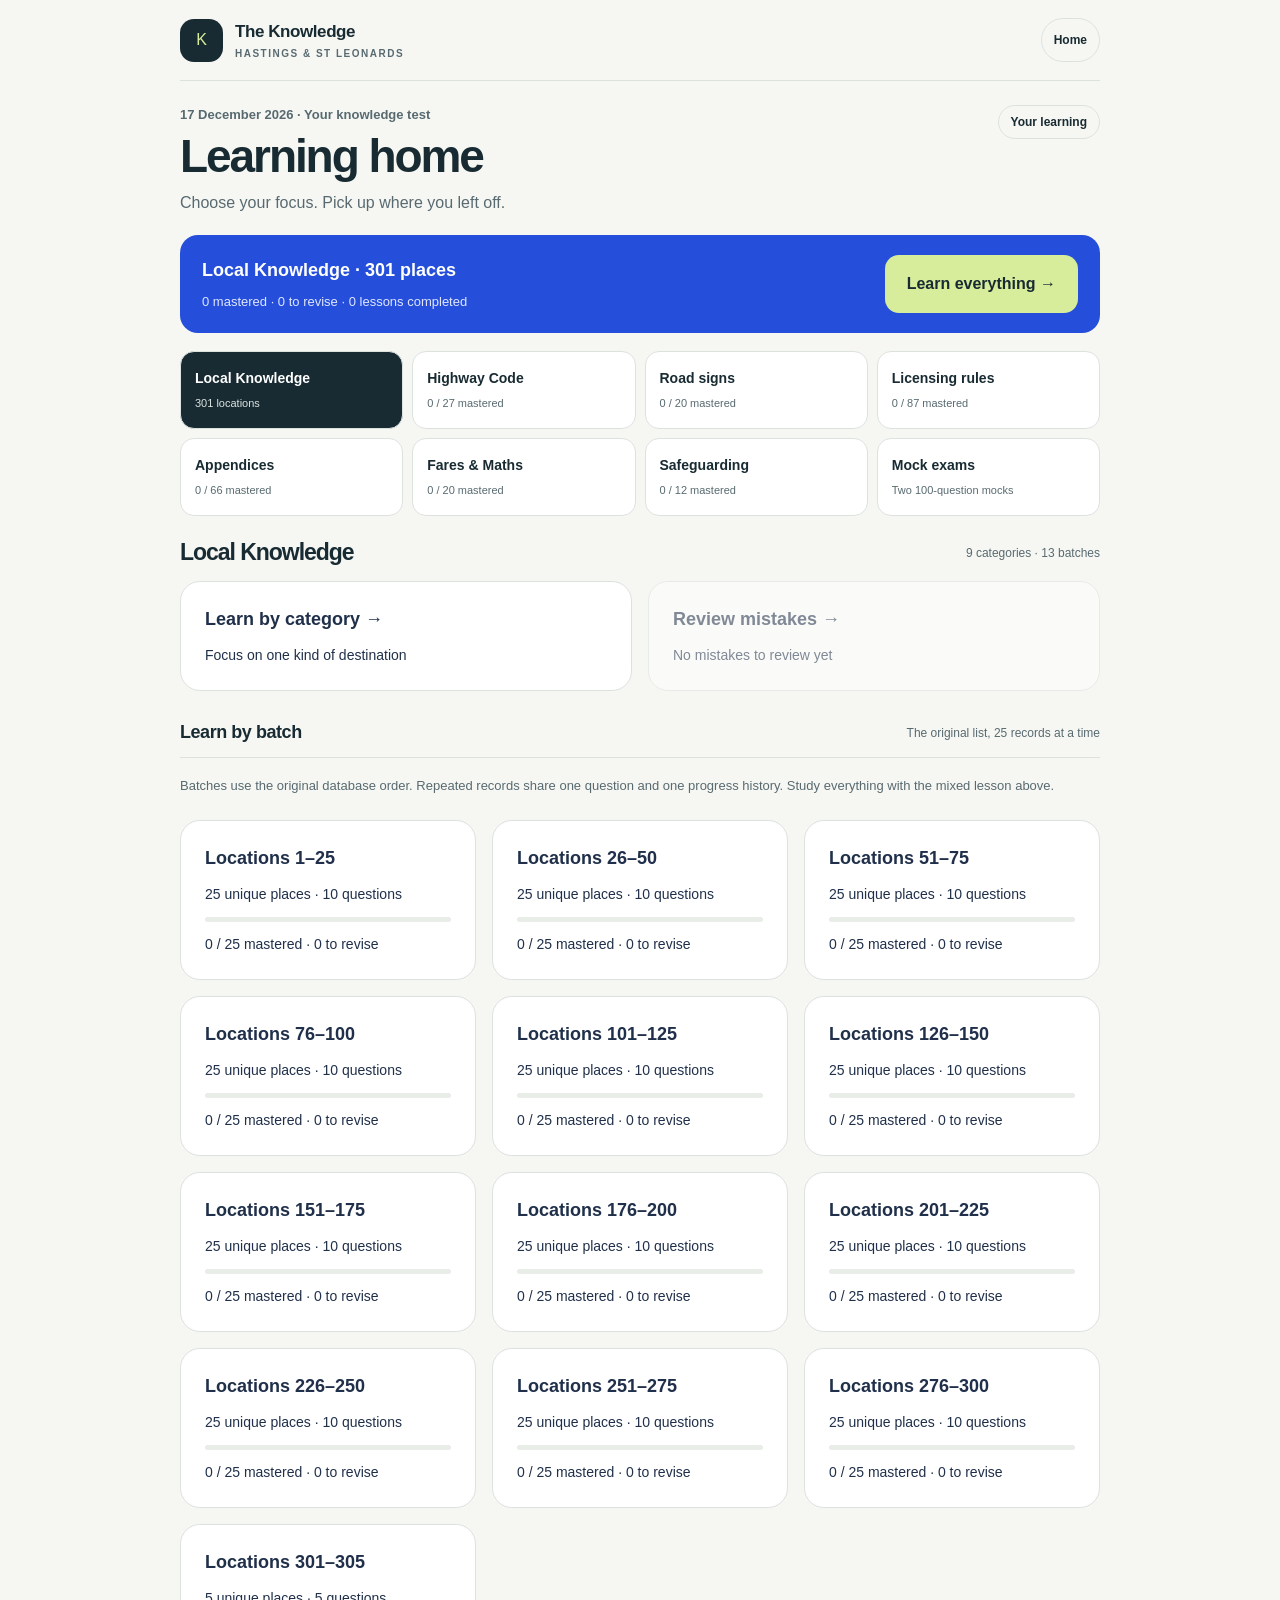
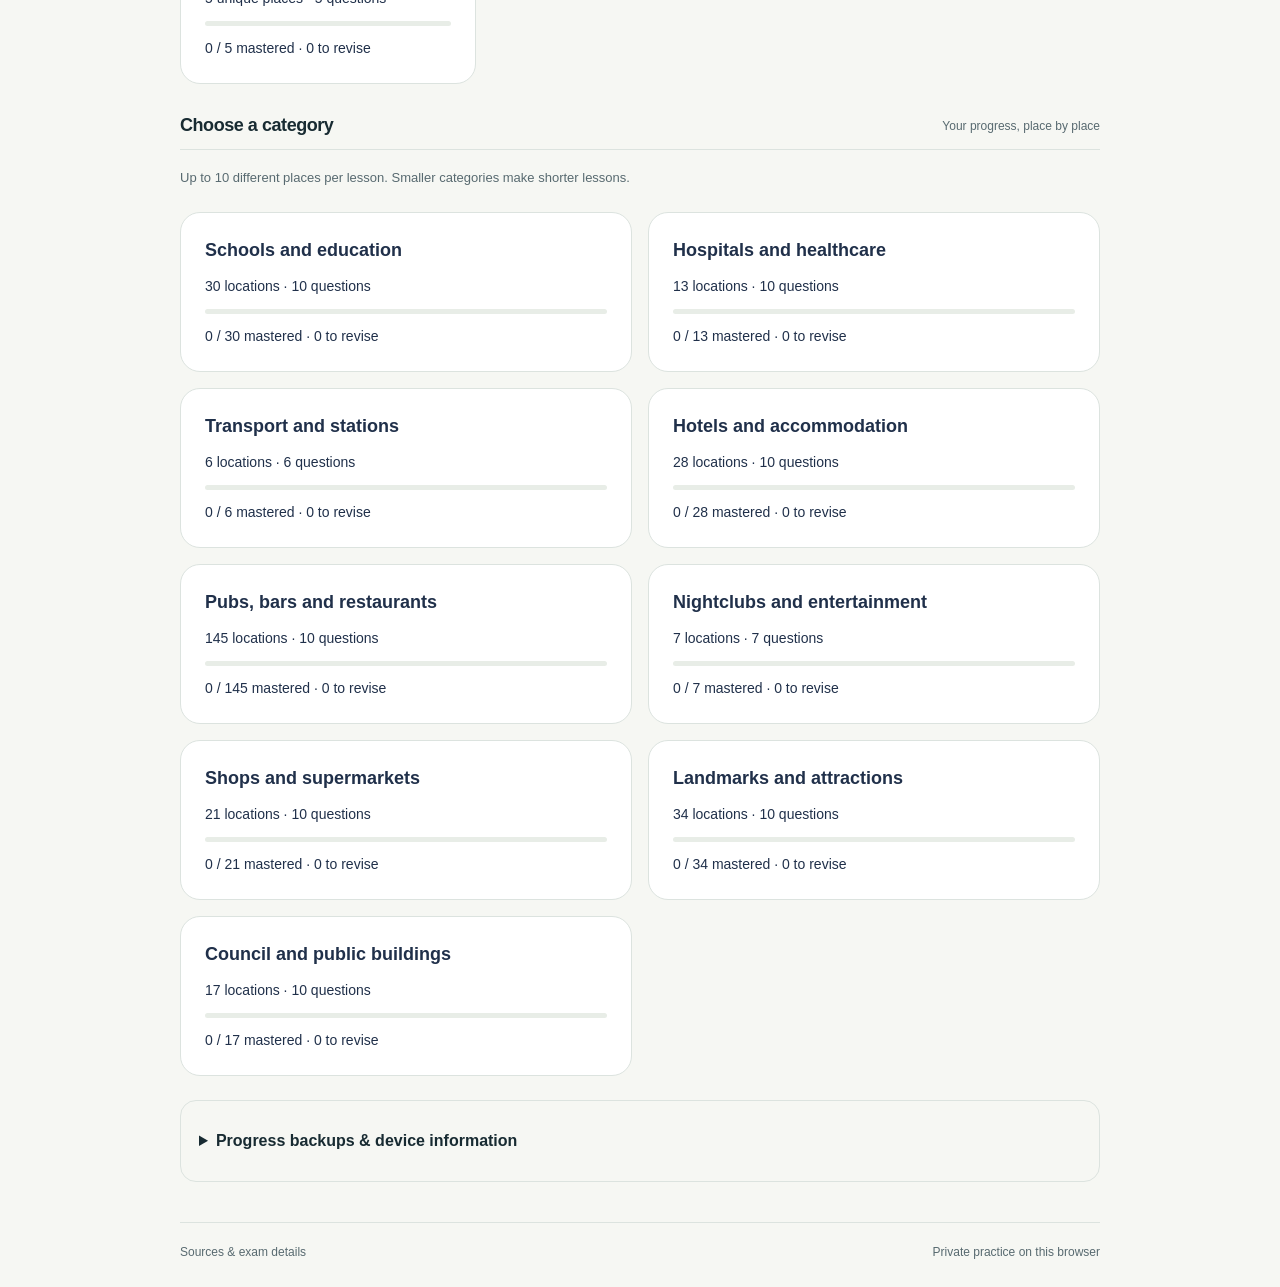
==== commit fa7869d0: "Publish approved Learning Home and focused lesson flow Publish the approved unified dashboard and de" ====
--- a/learn.html
+++ b/learn.html
@@ -1 +1 @@
-<!doctype html><html lang="en"><head><meta charset="utf-8"><meta name="viewport" content="width=device-width,initial-scale=1,viewport-fit=cover"><meta name="theme-color" content="#f6f7f3"><title>The Knowledge · All subjects</title><link rel="icon" href="learn-icon-192.png"><link rel="stylesheet" href="study-base.css"><link rel="stylesheet" href="study.css"><link rel="manifest" href="learn.webmanifest"><link rel="apple-touch-icon" href="learn-icon-180.png"><meta name="apple-mobile-web-app-capable" content="yes"></head><body><div class="shell study-shell"><header class="topbar"><a class="brand" href="#home" aria-label="All subjects"><span class="brand-icon" aria-hidden="true">K</span><span><strong>The Knowledge</strong><small>HASTINGS & ST LEONARDS</small></span></a><span class="tag">All subjects</span></header><p id="save-warning" role="alert" hidden></p><main id="study"></main><footer class="study-footer"><a href="#sources">Sources & exam details</a><span>Private practice on this browser</span><span id="offline-status" role="status" aria-live="polite" hidden></span></footer></div><script src="locations.js"></script><script src="learn-batch02.js"></script><script src="learn-full-audit.js"></script><script src="learn-engine.js"></script><script src="subjects-data.js"></script><script src="appendices-data.js"></script><script src="mock-alignment-data.js"></script><script src="study-engine.js"></script><script src="study-app.js"></script><script src="learn-pwa.js"></script></body></html>+<!doctype html><html lang="en"><head><meta charset="utf-8"><meta name="viewport" content="width=device-width,initial-scale=1,viewport-fit=cover"><meta name="theme-color" content="#f6f7f3"><title>The Knowledge · Learning home</title><link rel="icon" href="learn-icon-192.png"><link rel="stylesheet" href="study-base.css"><link rel="stylesheet" href="study.css"><link rel="manifest" href="learn.webmanifest"><link rel="apple-touch-icon" href="learn-icon-180.png"><meta name="apple-mobile-web-app-capable" content="yes"></head><body><div class="shell study-shell"><header class="topbar"><a class="brand" href="#home" aria-label="Home"><span class="brand-icon" aria-hidden="true">K</span><span><strong>The Knowledge</strong><small>HASTINGS & ST LEONARDS</small></span></a><a class="tag home-control" href="#home">Home</a></header><p id="save-warning" role="alert" hidden></p><p id="storage-warning" class="storage-warning" role="alert" hidden></p><main id="study"></main><footer class="study-footer"><a href="#sources">Sources & exam details</a><span>Private practice on this browser</span><span id="offline-status" role="status" aria-live="polite" hidden></span></footer></div><script src="locations.js"></script><script src="learn-batch02.js"></script><script src="learn-full-audit.js"></script><script src="learn-engine.js"></script><script src="subjects-data.js"></script><script src="appendices-data.js"></script><script src="mock-alignment-data.js"></script><script src="study-engine.js"></script><script src="lesson-flow.js"></script><script src="learn-app.js"></script><script src="study-app.js"></script><script src="learn-pwa.js"></script></body></html>
--- a/study.css
+++ b/study.css
@@ -4,3 +4,37 @@
 .study-shell h1[tabindex="-1"]:focus{outline:none}
 
 .appendix-grid{display:grid;grid-template-columns:repeat(2,minmax(0,1fr));gap:10px;margin-top:16px}.appendix-topic{display:flex;flex-direction:column;gap:8px;padding:14px;border:1px solid #d5dfda;border-radius:14px;text-decoration:none;min-height:64px}.appendix-topic span{font-size:12px;color:#50656b}.appendix-topic[aria-current]{background:#e4eee3}.subject-tile:last-child:nth-child(odd){grid-column:1/-1}@media(max-width:400px){.appendix-grid{grid-template-columns:1fr}}
+
+/* Unified local preview dashboard; existing lesson styles and palettes retained. */
+.home-control{display:inline-flex;align-items:center;justify-content:center;min-height:44px;text-decoration:none}.dashboard-heading{display:flex;align-items:flex-start;justify-content:space-between;gap:16px;margin-bottom:20px}.dashboard-heading h1{margin:6px 0 10px}.dashboard-heading p{color:var(--muted)}.subject-shortcuts{display:grid;grid-template-columns:repeat(4,minmax(0,1fr));gap:9px;margin-bottom:20px}.subject-shortcut{display:flex;flex-direction:column;justify-content:center;gap:6px;border:1px solid var(--line);background:white;border-radius:14px;padding:13px 14px;min-height:78px;text-decoration:none;font-weight:650;font-size:14px;color:var(--ink)}.subject-shortcut span{font-size:11px;font-weight:400;color:var(--muted)}.subject-shortcut.current{background:#182b32;color:white}.subject-shortcut.current span{color:#dce3df}.subject-shortcut:hover{border-color:var(--green)}.local-heading{display:flex;align-items:center;justify-content:space-between;gap:12px;margin-top:24px}.local-heading h2{font-size:23px}.local-heading>span{font-size:12px;color:var(--muted)}#local-dashboard .intro,#local-dashboard .progress-safety,#local-dashboard .notice{display:none}#local-dashboard .home-grid{margin-top:14px}#local-dashboard .start-card{min-height:260px}#local-dashboard .start-card h2{font-size:31px}#local-dashboard .stats-card{padding:24px}#local-dashboard .mode-row{margin:16px 0}.resume-shelf{padding:14px 16px;background:#edf1e7;border-radius:14px;margin-bottom:16px}.resume-shelf summary,.dashboard-backups summary{cursor:pointer;min-height:32px;font-weight:650}.resume-links{display:grid;grid-template-columns:repeat(2,minmax(0,1fr));gap:8px;margin-top:10px}.resume-links a{display:flex;flex-direction:column;gap:5px;padding:12px;background:white;border:1px solid var(--line);border-radius:10px;text-decoration:none;font-size:14px}.resume-links span{font-size:12px;color:var(--muted)}.dashboard-backups{padding:18px;border:1px solid var(--line);border-radius:16px;margin-top:26px}.dashboard-backups input{max-width:100%}a:focus-visible{outline:3px solid var(--green);outline-offset:3px}#local-focus{scroll-margin-top:18px}
+@media(max-width:700px){.dashboard-heading .tag{display:none}.subject-shortcuts{grid-template-columns:repeat(2,minmax(0,1fr));gap:8px}.subject-shortcut{min-height:66px;padding:10px 12px}.local-heading{align-items:flex-start;flex-direction:column;gap:5px}.resume-links{grid-template-columns:1fr}#local-dashboard .start-card{min-height:230px}#local-dashboard .home-grid{gap:14px}.dashboard-heading h1{font-size:34px}.study-footer{flex-wrap:wrap}}
+
+#local-dashboard .home-grid{display:none}.dashboard-summary{display:flex;align-items:center;justify-content:space-between;gap:20px;padding:20px 22px;border-radius:18px;background:var(--blue);color:white;margin-bottom:18px}.dashboard-summary p,.summary-position{font-size:13px;color:#e0e6ff;margin-top:8px}.summary-position{display:block}.dashboard-summary .primary{background:#d8ed9b;color:var(--ink);flex-shrink:0;min-height:48px}.dashboard-summary strong{font-size:18px}@media(max-width:700px){.dashboard-summary{flex-direction:column;align-items:stretch;padding:18px;gap:14px}.dashboard-summary .primary{width:100%}#local-dashboard .batch-grid{grid-template-columns:repeat(2,minmax(0,1fr))}#local-dashboard .batch-grid .category-card{padding:14px;gap:8px}#local-dashboard .batch-grid strong{font-size:15px}#local-dashboard .batch-grid .category-card>span{font-size:12px}}
+
+/* Focused lessons; shared automatic/manual feedback treatment. */
+.lesson-active .topbar,.lesson-active .study-footer{display:none}
+.lesson-active .study-shell{max-width:800px}
+.lesson-active .study-shell main{padding-top:max(12px,env(safe-area-inset-top));padding-bottom:190px}
+.lesson-active .lesson-shell{max-width:720px;margin:0 auto}
+.lesson-active .lesson-nav{margin-bottom:4px;align-items:center;flex-wrap:wrap;gap:4px 12px}
+.lesson-active .lesson-nav .text-button{font-size:14px}
+.advance-setting{display:flex;align-items:center;gap:8px;font-size:12px;color:var(--muted);min-height:44px;margin-bottom:8px;cursor:pointer}
+.advance-setting input{width:18px;height:18px;accent-color:var(--green)}
+.lesson-active .question-header{margin:16px 0 10px}
+.lesson-active .question-title{font-size:clamp(23px,3.5vw,34px);line-height:1.2;margin:8px 0 16px}
+.lesson-active .answers{gap:9px;margin-top:16px}
+.lesson-active .answer{min-height:56px;padding:12px 14px}
+.lesson-active .answer:disabled{opacity:1}
+.lesson-active .syllabus-warning{font-size:12px;line-height:1.4;margin:10px 0;padding:10px}
+.lesson-active .sign-card{margin:10px auto;padding:6px;width:120px}
+.lesson-active .sign-card img{width:100px;height:100px}
+.lesson-active .feedback{position:fixed;z-index:5;bottom:0;left:50%;transform:translateX(-50%);width:min(100%,760px);box-sizing:border-box;margin:0;border-radius:16px 16px 0 0;padding:14px 18px calc(14px + env(safe-area-inset-bottom));box-shadow:0 -4px 20px #182b3212;max-height:180px;overflow:auto;background:#e9f3dd}
+.lesson-active .feedback.incorrect{background:#fff0dd}
+.lesson-active .feedback p{font-size:13px;line-height:1.35;margin-top:4px}
+.lesson-active .feedback p.small-note{font-size:11px}
+.lesson-active .feedback #next[hidden]{display:none}
+.lesson-active.manual-advance .feedback{max-height:45vh}
+.lesson-active.manual-advance .study-shell main{padding-bottom:320px}
+@media(max-width:430px){.lesson-active .study-shell{padding:0 14px}.lesson-active .lesson-label{font-size:11px}.lesson-active .answer-key{display:none}.lesson-active .answer{font-size:15px}.lesson-active .question-header{font-size:11px}.lesson-active .lesson-nav{gap:0}.lesson-active .lesson-nav .lesson-label{margin-left:auto}}
+.lesson-active .screen{animation:none;transform:none;opacity:1}
+.lesson-active .feedback{animation:none;opacity:1}
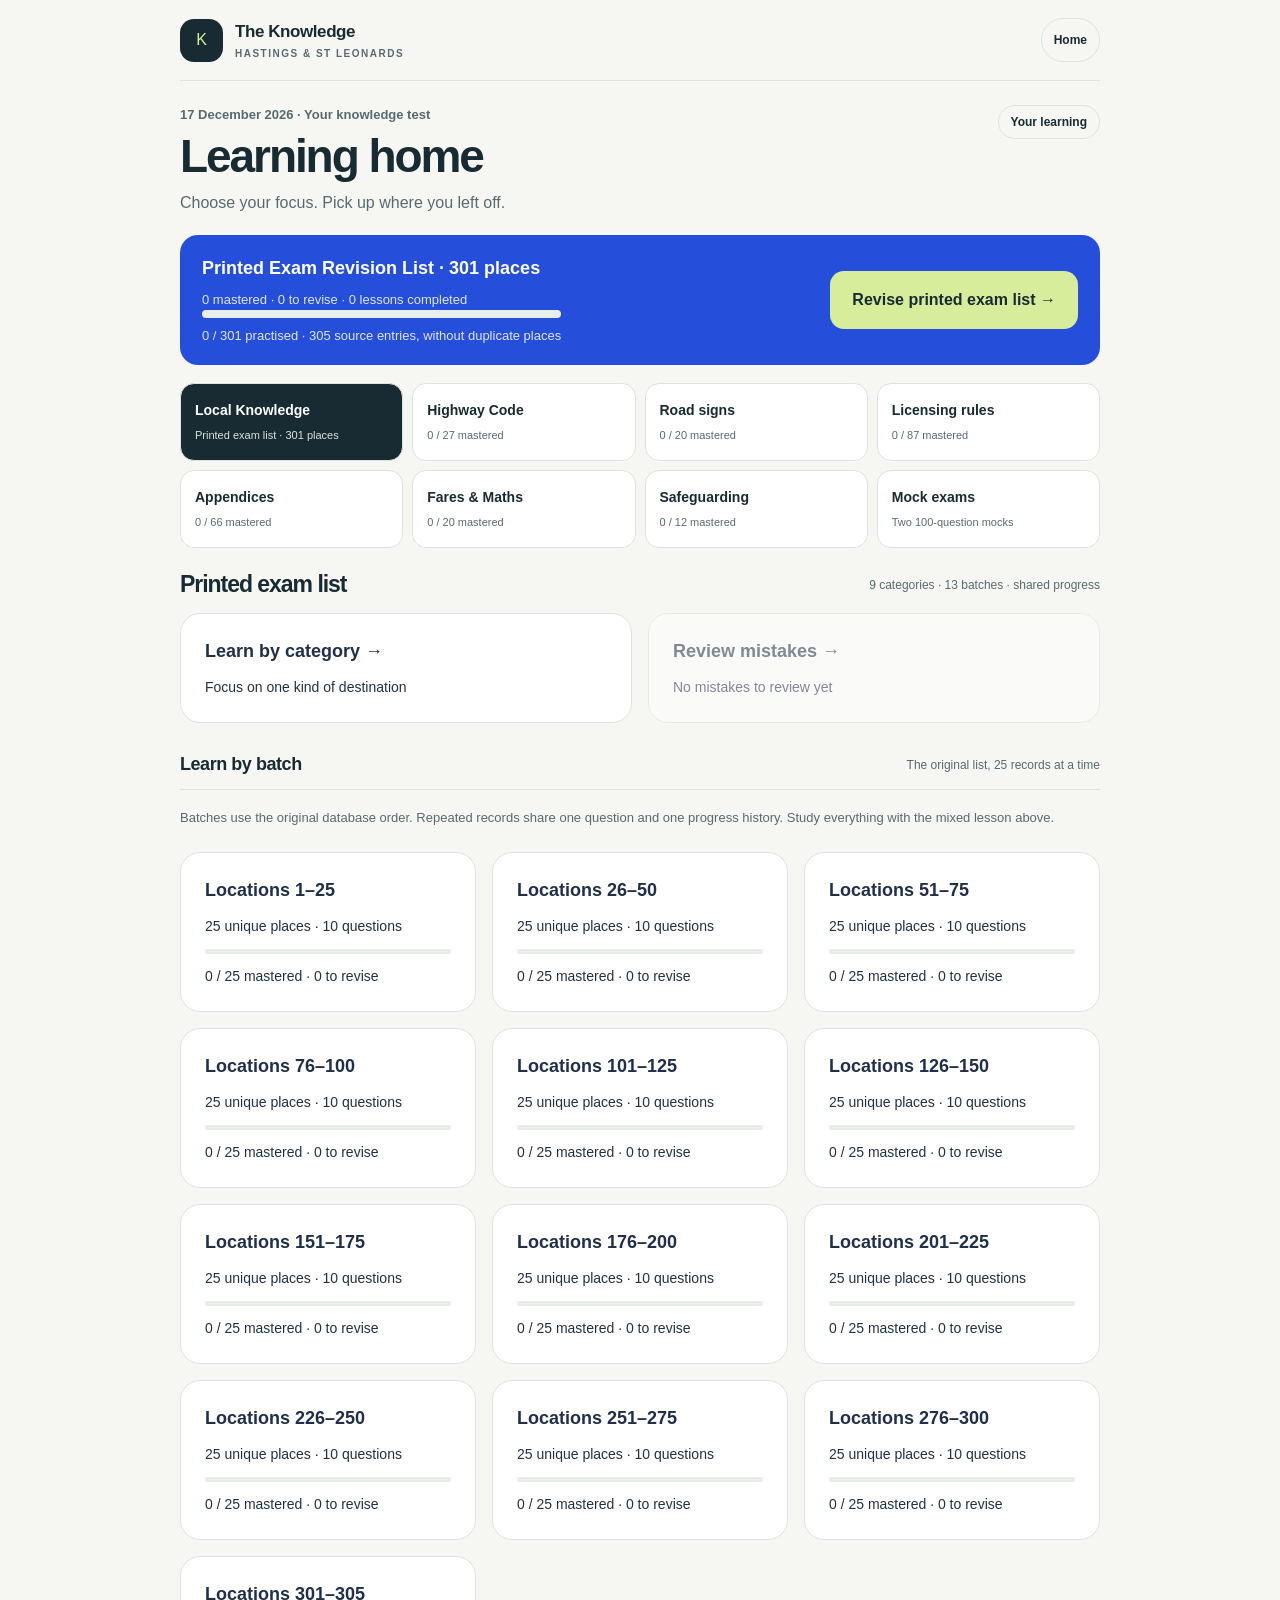
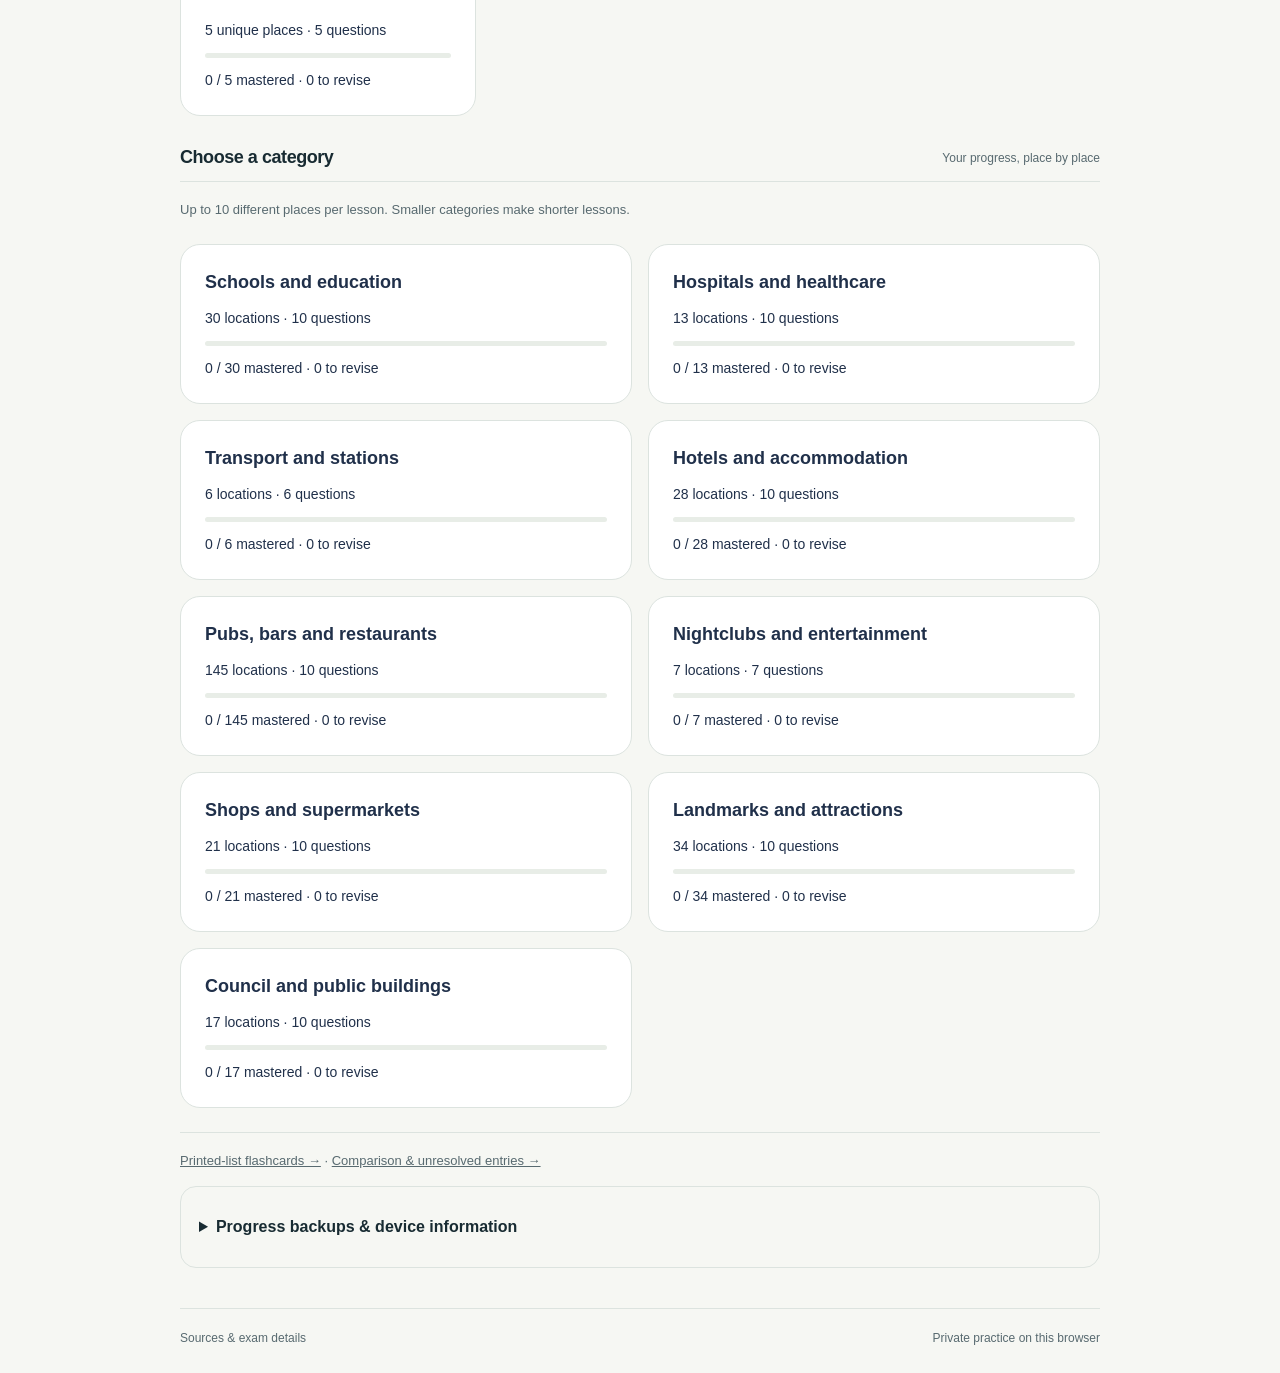
==== commit ba27a69b: "Publish printed exam revision list with progress compatibility Publish the tested 301-place printed " ====
--- a/learn.html
+++ b/learn.html
@@ -1 +1 @@
-<!doctype html><html lang="en"><head><meta charset="utf-8"><meta name="viewport" content="width=device-width,initial-scale=1,viewport-fit=cover"><meta name="theme-color" content="#f6f7f3"><title>The Knowledge · Learning home</title><link rel="icon" href="learn-icon-192.png"><link rel="stylesheet" href="study-base.css"><link rel="stylesheet" href="study.css"><link rel="manifest" href="learn.webmanifest"><link rel="apple-touch-icon" href="learn-icon-180.png"><meta name="apple-mobile-web-app-capable" content="yes"></head><body><div class="shell study-shell"><header class="topbar"><a class="brand" href="#home" aria-label="Home"><span class="brand-icon" aria-hidden="true">K</span><span><strong>The Knowledge</strong><small>HASTINGS & ST LEONARDS</small></span></a><a class="tag home-control" href="#home">Home</a></header><p id="save-warning" role="alert" hidden></p><p id="storage-warning" class="storage-warning" role="alert" hidden></p><main id="study"></main><footer class="study-footer"><a href="#sources">Sources & exam details</a><span>Private practice on this browser</span><span id="offline-status" role="status" aria-live="polite" hidden></span></footer></div><script src="locations.js"></script><script src="learn-batch02.js"></script><script src="learn-full-audit.js"></script><script src="learn-engine.js"></script><script src="subjects-data.js"></script><script src="appendices-data.js"></script><script src="mock-alignment-data.js"></script><script src="study-engine.js"></script><script src="lesson-flow.js"></script><script src="learn-app.js"></script><script src="study-app.js"></script><script src="learn-pwa.js"></script></body></html>+<!doctype html><html lang="en"><head><meta charset="utf-8"><meta name="viewport" content="width=device-width,initial-scale=1,viewport-fit=cover"><meta name="theme-color" content="#f6f7f3"><title>The Knowledge · Learning home</title><link rel="icon" href="learn-icon-192.png"><link rel="stylesheet" href="study-base.css"><link rel="stylesheet" href="study.css"><link rel="manifest" href="learn.webmanifest"><link rel="apple-touch-icon" href="learn-icon-180.png"><meta name="apple-mobile-web-app-capable" content="yes"></head><body><div class="shell study-shell"><header class="topbar"><a class="brand" href="#home" aria-label="Home"><span class="brand-icon" aria-hidden="true">K</span><span><strong>The Knowledge</strong><small>HASTINGS & ST LEONARDS</small></span></a><a class="tag home-control" href="#home">Home</a></header><p id="save-warning" role="alert" hidden></p><p id="storage-warning" class="storage-warning" role="alert" hidden></p><main id="study"></main><footer class="study-footer"><a href="#sources">Sources & exam details</a><span>Private practice on this browser</span><span id="offline-status" role="status" aria-live="polite" hidden></span></footer></div><script src="locations.js"></script><script src="learn-batch02.js"></script><script src="learn-full-audit.js"></script><script src="printed-exam-data.js"></script><script src="progress-safety.js"></script><script src="learn-engine.js"></script><script src="subjects-data.js"></script><script src="appendices-data.js"></script><script src="mock-alignment-data.js"></script><script src="study-engine.js"></script><script src="lesson-flow.js"></script><script src="learn-app.js"></script><script src="study-app.js"></script><script src="learn-pwa.js"></script></body></html>
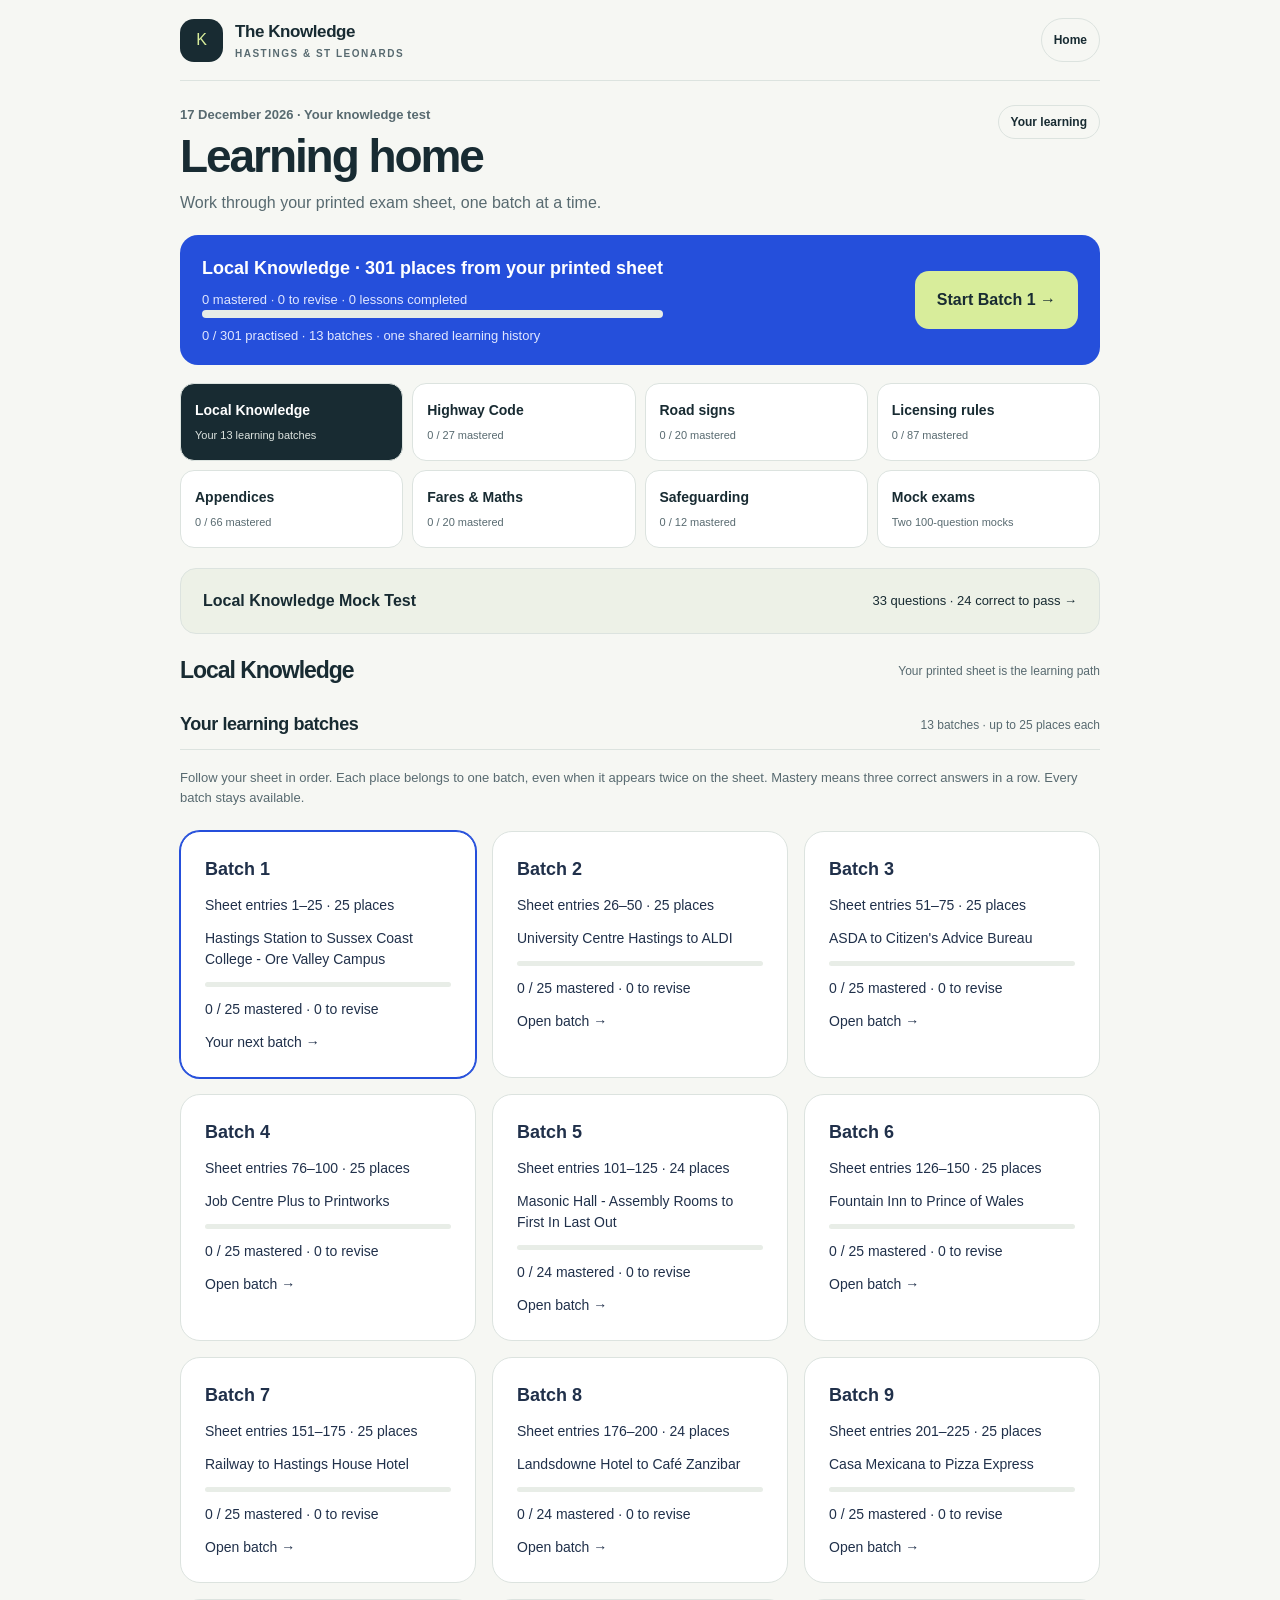
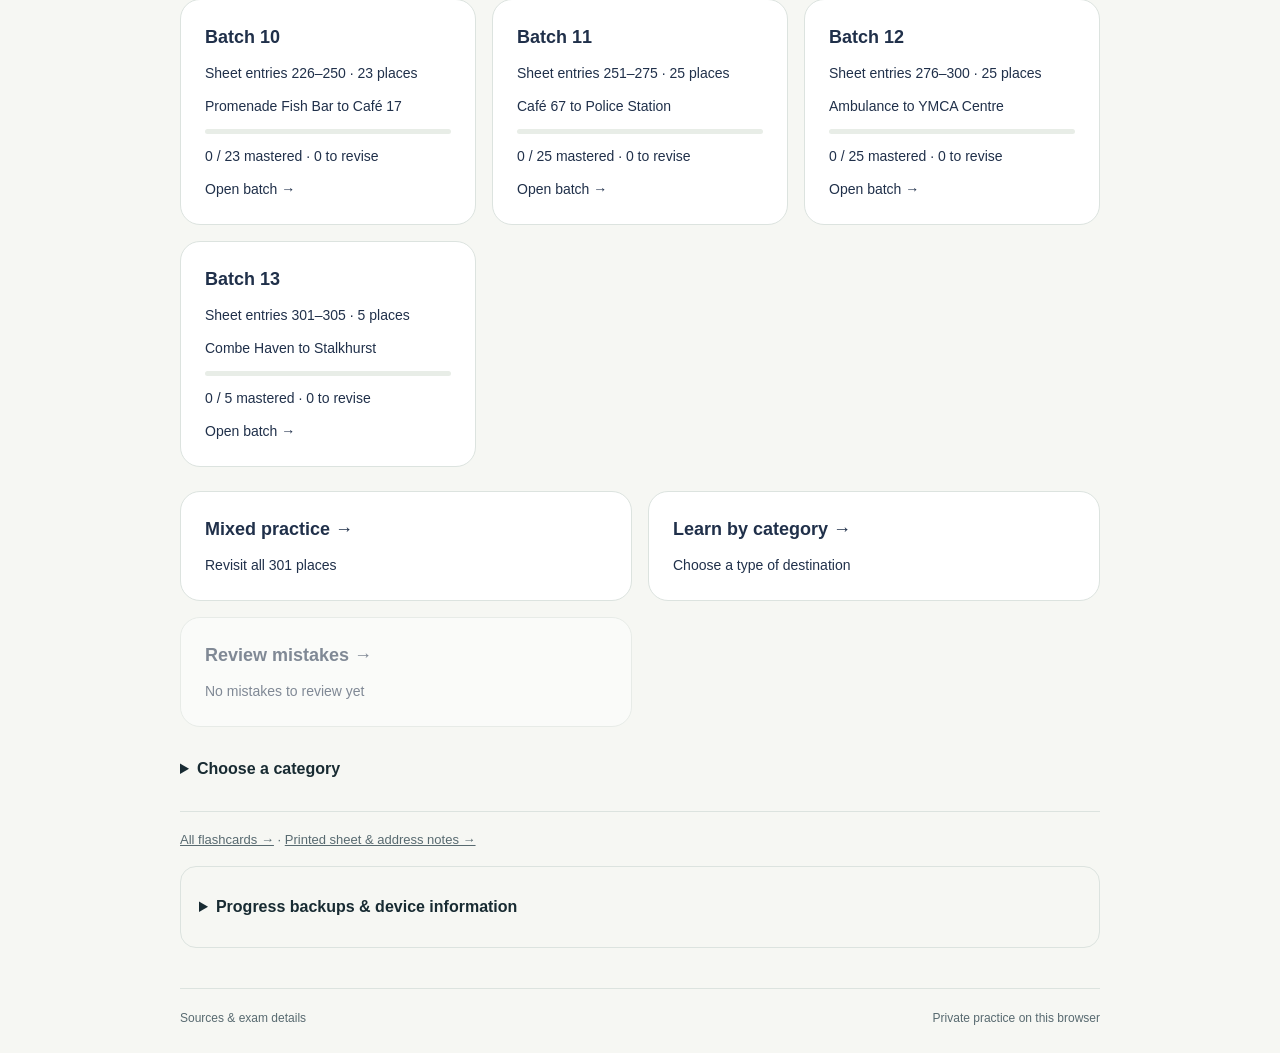
==== commit b11d4dce: "Add 33-question Local Knowledge Mock Test with separate saved results Adds fresh 33-location tests f" ====
--- a/learn.html
+++ b/learn.html
@@ -1 +1 @@
-<!doctype html><html lang="en"><head><meta charset="utf-8"><meta name="viewport" content="width=device-width,initial-scale=1,viewport-fit=cover"><meta name="theme-color" content="#f6f7f3"><title>The Knowledge · Learning home</title><link rel="icon" href="learn-icon-192.png"><link rel="stylesheet" href="study-base.css"><link rel="stylesheet" href="study.css"><link rel="manifest" href="learn.webmanifest"><link rel="apple-touch-icon" href="learn-icon-180.png"><meta name="apple-mobile-web-app-capable" content="yes"></head><body><div class="shell study-shell"><header class="topbar"><a class="brand" href="#home" aria-label="Home"><span class="brand-icon" aria-hidden="true">K</span><span><strong>The Knowledge</strong><small>HASTINGS & ST LEONARDS</small></span></a><a class="tag home-control" href="#home">Home</a></header><p id="save-warning" role="alert" hidden></p><p id="storage-warning" class="storage-warning" role="alert" hidden></p><main id="study"></main><footer class="study-footer"><a href="#sources">Sources & exam details</a><span>Private practice on this browser</span><span id="offline-status" role="status" aria-live="polite" hidden></span></footer></div><script src="locations.js"></script><script src="learn-batch02.js"></script><script src="learn-full-audit.js"></script><script src="printed-exam-data.js"></script><script src="progress-safety.js"></script><script src="learn-engine.js"></script><script src="subjects-data.js"></script><script src="appendices-data.js"></script><script src="mock-alignment-data.js"></script><script src="study-engine.js"></script><script src="lesson-flow.js"></script><script src="learn-app.js"></script><script src="study-app.js"></script><script src="learn-pwa.js"></script></body></html>+<!doctype html><html lang="en"><head><meta charset="utf-8"><meta name="viewport" content="width=device-width,initial-scale=1,viewport-fit=cover"><meta name="theme-color" content="#f6f7f3"><title>The Knowledge · Learning home</title><link rel="icon" href="learn-icon-192.png"><link rel="stylesheet" href="study-base.css"><link rel="stylesheet" href="study.css"><link rel="manifest" href="learn.webmanifest"><link rel="apple-touch-icon" href="learn-icon-180.png"><meta name="apple-mobile-web-app-capable" content="yes"></head><body><div class="shell study-shell"><header class="topbar"><a class="brand" href="#home" aria-label="Home"><span class="brand-icon" aria-hidden="true">K</span><span><strong>The Knowledge</strong><small>HASTINGS & ST LEONARDS</small></span></a><a class="tag home-control" href="#home">Home</a></header><p id="save-warning" role="alert" hidden></p><p id="storage-warning" class="storage-warning" role="alert" hidden></p><main id="study"></main><footer class="study-footer"><a href="#sources">Sources & exam details</a><span>Private practice on this browser</span><span id="offline-status" role="status" aria-live="polite" hidden></span></footer></div><script src="locations.js"></script><script src="learn-batch02.js"></script><script src="learn-full-audit.js"></script><script src="printed-exam-data.js"></script><script src="progress-safety.js"></script><script src="learn-engine.js"></script><script src="subjects-data.js"></script><script src="appendices-data.js"></script><script src="mock-alignment-data.js"></script><script src="study-engine.js"></script><script src="lesson-flow.js"></script><script src="learn-app.js"></script><script src="local-mock33-engine.js"></script><script src="local-mock33-app.js"></script><script src="study-app.js"></script><script src="learn-pwa.js"></script></body></html>
--- a/study.css
+++ b/study.css
@@ -38,3 +38,20 @@
 @media(max-width:430px){.lesson-active .study-shell{padding:0 14px}.lesson-active .lesson-label{font-size:11px}.lesson-active .answer-key{display:none}.lesson-active .answer{font-size:15px}.lesson-active .question-header{font-size:11px}.lesson-active .lesson-nav{gap:0}.lesson-active .lesson-nav .lesson-label{margin-left:auto}}
 .lesson-active .screen{animation:none;transform:none;opacity:1}
 .lesson-active .feedback{animation:none;opacity:1}
+
+/* The existing cards now form the main printed-sheet learning path. */
+.batch-card.batch-next{border-color:var(--blue);box-shadow:0 0 0 1px var(--blue)}
+.batch-card.batch-mastered{background:#edf4e2;border-color:#91ac66}
+.batch-places{list-style:none;padding:0;margin-top:16px}
+.batch-places li{display:flex;justify-content:space-between;gap:16px;padding:14px 0;border-bottom:1px solid var(--line)}
+.batch-places li div{display:flex;flex-direction:column;gap:5px}
+.batch-places li div span{font-size:12px;color:var(--muted)}
+#category-section{margin:20px 0}#category-section summary{cursor:pointer;min-height:44px;font-weight:650}#category-section .category-grid{margin-top:12px}
+@media(max-width:430px){#local-dashboard .batch-grid{grid-template-columns:1fr}.batch-places li{flex-direction:column;gap:4px}}
+
+/* Local Knowledge Mock Test uses the existing visual language. */
+.local-mock-entry{display:flex;justify-content:space-between;align-items:center;gap:12px;padding:20px 22px;margin:20px 0;border:1px solid var(--line);border-radius:16px;background:#edf1e7;text-decoration:none;color:var(--ink)}
+.local-mock-entry span{font-size:13px}.mock-record{display:flex;justify-content:space-between;gap:20px;margin:24px 0}.mock-record>div{display:flex;flex-direction:column;gap:10px}.mock-record strong{font-size:22px}
+.mock-history{list-style:none;padding:0}.mock-history a{display:flex;align-items:center;justify-content:space-between;gap:16px;padding:16px 0;border-bottom:1px solid var(--line);text-decoration:none}.mock-history a>span{display:flex;flex-direction:column;gap:6px}.mock-history a>span>span{font-size:12px;color:var(--muted)}
+.answer.mock-selected{border-color:var(--blue);background:#eef1ff;box-shadow:0 0 0 1px var(--blue)}.mock-selection{margin-left:auto;font-size:12px;font-weight:600}.mock33-active .study-shell main{padding-bottom:36px}.mock33-active .study-actions{justify-content:space-between;margin-top:20px}.mock-outcome.mock-pass{color:#416426}.mock-outcome.mock-fail{color:#9b3b22}
+@media(max-width:600px){.local-mock-entry,.mock-record,.mock-history a{align-items:flex-start;flex-direction:column}.mock-history a{gap:8px}.mock-selection{font-size:11px}}
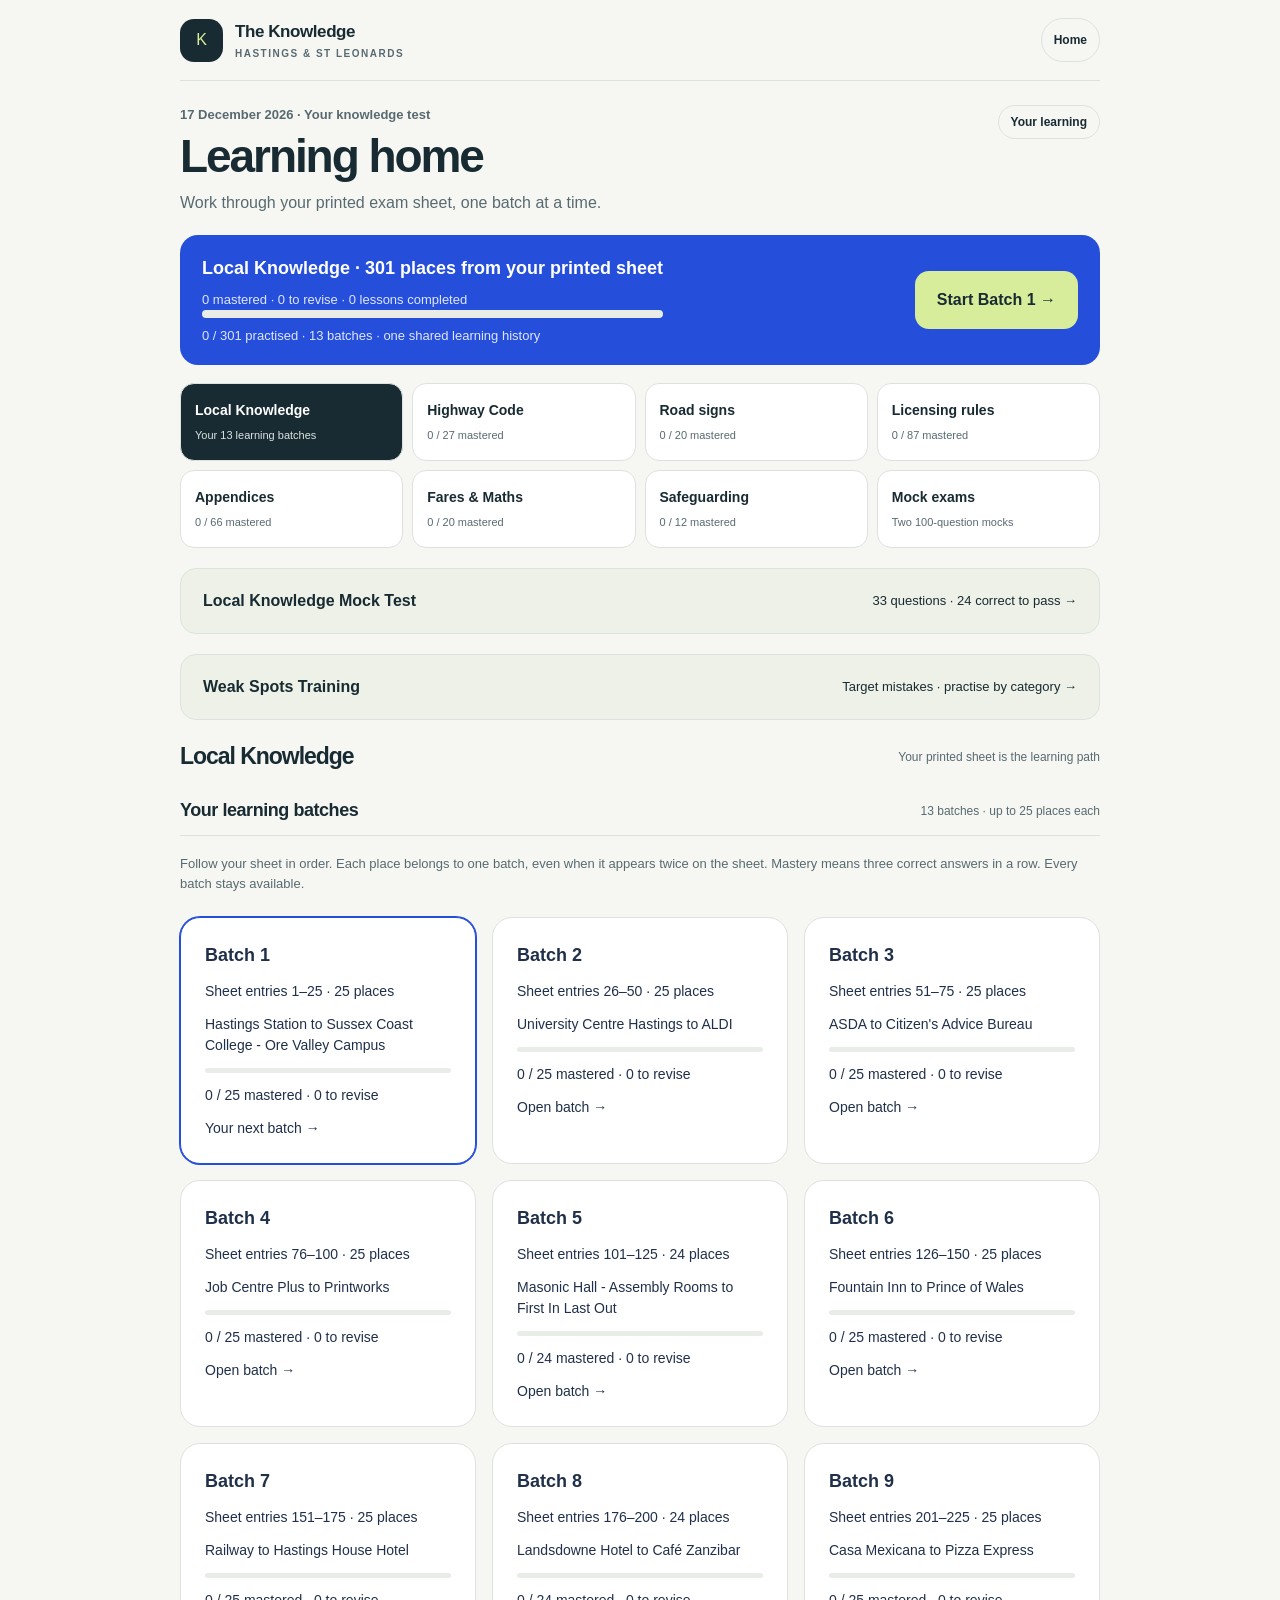
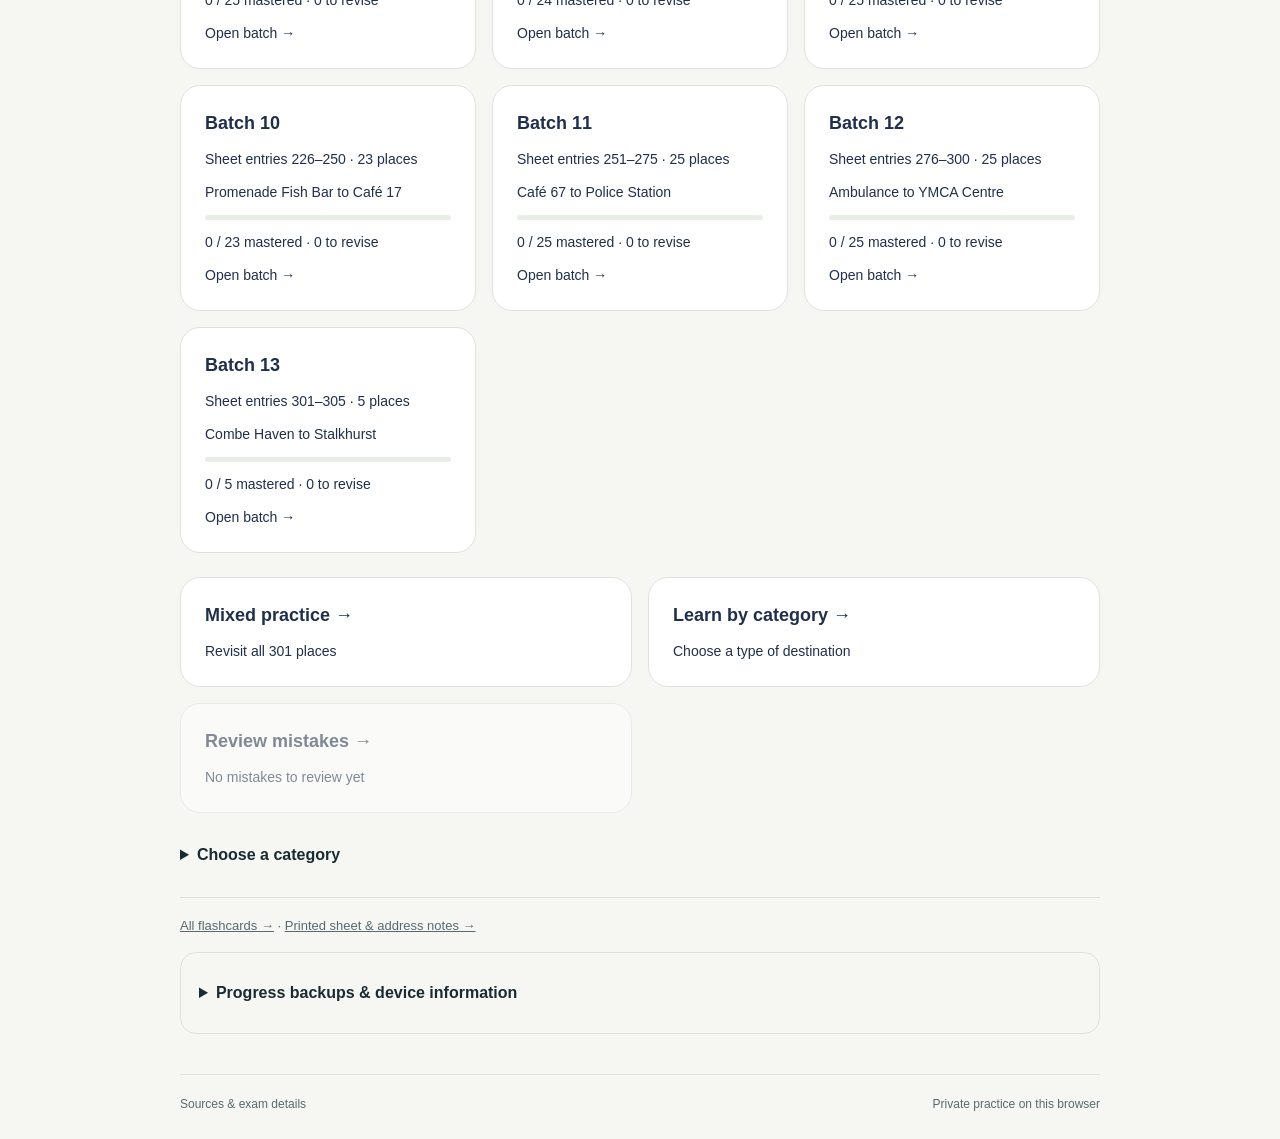
==== commit 6597e5ae: "Add Weak Spots Training with category progress Adds targeted revision using saved per-location mock " ====
--- a/learn.html
+++ b/learn.html
@@ -1 +1 @@
-<!doctype html><html lang="en"><head><meta charset="utf-8"><meta name="viewport" content="width=device-width,initial-scale=1,viewport-fit=cover"><meta name="theme-color" content="#f6f7f3"><title>The Knowledge · Learning home</title><link rel="icon" href="learn-icon-192.png"><link rel="stylesheet" href="study-base.css"><link rel="stylesheet" href="study.css"><link rel="manifest" href="learn.webmanifest"><link rel="apple-touch-icon" href="learn-icon-180.png"><meta name="apple-mobile-web-app-capable" content="yes"></head><body><div class="shell study-shell"><header class="topbar"><a class="brand" href="#home" aria-label="Home"><span class="brand-icon" aria-hidden="true">K</span><span><strong>The Knowledge</strong><small>HASTINGS & ST LEONARDS</small></span></a><a class="tag home-control" href="#home">Home</a></header><p id="save-warning" role="alert" hidden></p><p id="storage-warning" class="storage-warning" role="alert" hidden></p><main id="study"></main><footer class="study-footer"><a href="#sources">Sources & exam details</a><span>Private practice on this browser</span><span id="offline-status" role="status" aria-live="polite" hidden></span></footer></div><script src="locations.js"></script><script src="learn-batch02.js"></script><script src="learn-full-audit.js"></script><script src="printed-exam-data.js"></script><script src="progress-safety.js"></script><script src="learn-engine.js"></script><script src="subjects-data.js"></script><script src="appendices-data.js"></script><script src="mock-alignment-data.js"></script><script src="study-engine.js"></script><script src="lesson-flow.js"></script><script src="learn-app.js"></script><script src="local-mock33-engine.js"></script><script src="local-mock33-app.js"></script><script src="study-app.js"></script><script src="learn-pwa.js"></script></body></html>+<!doctype html><html lang="en"><head><meta charset="utf-8"><meta name="viewport" content="width=device-width,initial-scale=1,viewport-fit=cover"><meta name="theme-color" content="#f6f7f3"><title>The Knowledge · Learning home</title><link rel="icon" href="learn-icon-192.png"><link rel="stylesheet" href="study-base.css"><link rel="stylesheet" href="study.css"><link rel="manifest" href="learn.webmanifest"><link rel="apple-touch-icon" href="learn-icon-180.png"><meta name="apple-mobile-web-app-capable" content="yes"></head><body><div class="shell study-shell"><header class="topbar"><a class="brand" href="#home" aria-label="Home"><span class="brand-icon" aria-hidden="true">K</span><span><strong>The Knowledge</strong><small>HASTINGS & ST LEONARDS</small></span></a><a class="tag home-control" href="#home">Home</a></header><p id="save-warning" role="alert" hidden></p><p id="storage-warning" class="storage-warning" role="alert" hidden></p><main id="study"></main><footer class="study-footer"><a href="#sources">Sources & exam details</a><span>Private practice on this browser</span><span id="offline-status" role="status" aria-live="polite" hidden></span></footer></div><script src="locations.js"></script><script src="learn-batch02.js"></script><script src="learn-full-audit.js"></script><script src="printed-exam-data.js"></script><script src="progress-safety.js"></script><script src="learn-engine.js"></script><script src="subjects-data.js"></script><script src="appendices-data.js"></script><script src="mock-alignment-data.js"></script><script src="study-engine.js"></script><script src="lesson-flow.js"></script><script src="learn-app.js"></script><script src="local-mock33-engine.js"></script><script src="weak-spots-engine.js"></script><script src="weak-spots-app.js"></script><script src="local-mock33-app.js"></script><script src="study-app.js"></script><script src="learn-pwa.js"></script></body></html>
--- a/study.css
+++ b/study.css
@@ -55,3 +55,7 @@
 .mock-history{list-style:none;padding:0}.mock-history a{display:flex;align-items:center;justify-content:space-between;gap:16px;padding:16px 0;border-bottom:1px solid var(--line);text-decoration:none}.mock-history a>span{display:flex;flex-direction:column;gap:6px}.mock-history a>span>span{font-size:12px;color:var(--muted)}
 .answer.mock-selected{border-color:var(--blue);background:#eef1ff;box-shadow:0 0 0 1px var(--blue)}.mock-selection{margin-left:auto;font-size:12px;font-weight:600}.mock33-active .study-shell main{padding-bottom:36px}.mock33-active .study-actions{justify-content:space-between;margin-top:20px}.mock-outcome.mock-pass{color:#416426}.mock-outcome.mock-fail{color:#9b3b22}
 @media(max-width:600px){.local-mock-entry,.mock-record,.mock-history a{align-items:flex-start;flex-direction:column}.mock-history a{gap:8px}.mock-selection{font-size:11px}}
+
+/* Separate revision progress, using the existing learning design. */
+.weak-category-grid{display:grid;grid-template-columns:repeat(2,minmax(0,1fr));gap:14px;margin:20px 0}.weak-category{display:flex;flex-direction:column;gap:12px;border:1px solid var(--line);border-radius:16px;padding:20px;background:white;text-decoration:none;color:var(--ink)}.weak-category strong{font-size:19px}.weak-category>span{font-size:13px}.weak-category .meter{width:100%;margin:0;height:7px}.weak-recommendations{padding-left:20px;line-height:1.7}.weak-recommendations li{margin:10px 0}.weak-summary .primary{display:inline-block;text-decoration:none;margin-top:15px}.weak-breakdown{margin-top:15px}.weak-breakdown summary{cursor:pointer;min-height:44px;display:flex;align-items:center}.weak-feedback{margin:20px 0}.weak-feedback h2{font-size:22px}.weak-summary h3{font-size:18px;margin-top:20px}
+@media(max-width:600px){.weak-category-grid{grid-template-columns:1fr}.weak-category{padding:17px}.weak-recommendations{padding-left:18px}.weak-summary .primary{max-width:100%;white-space:normal}}
